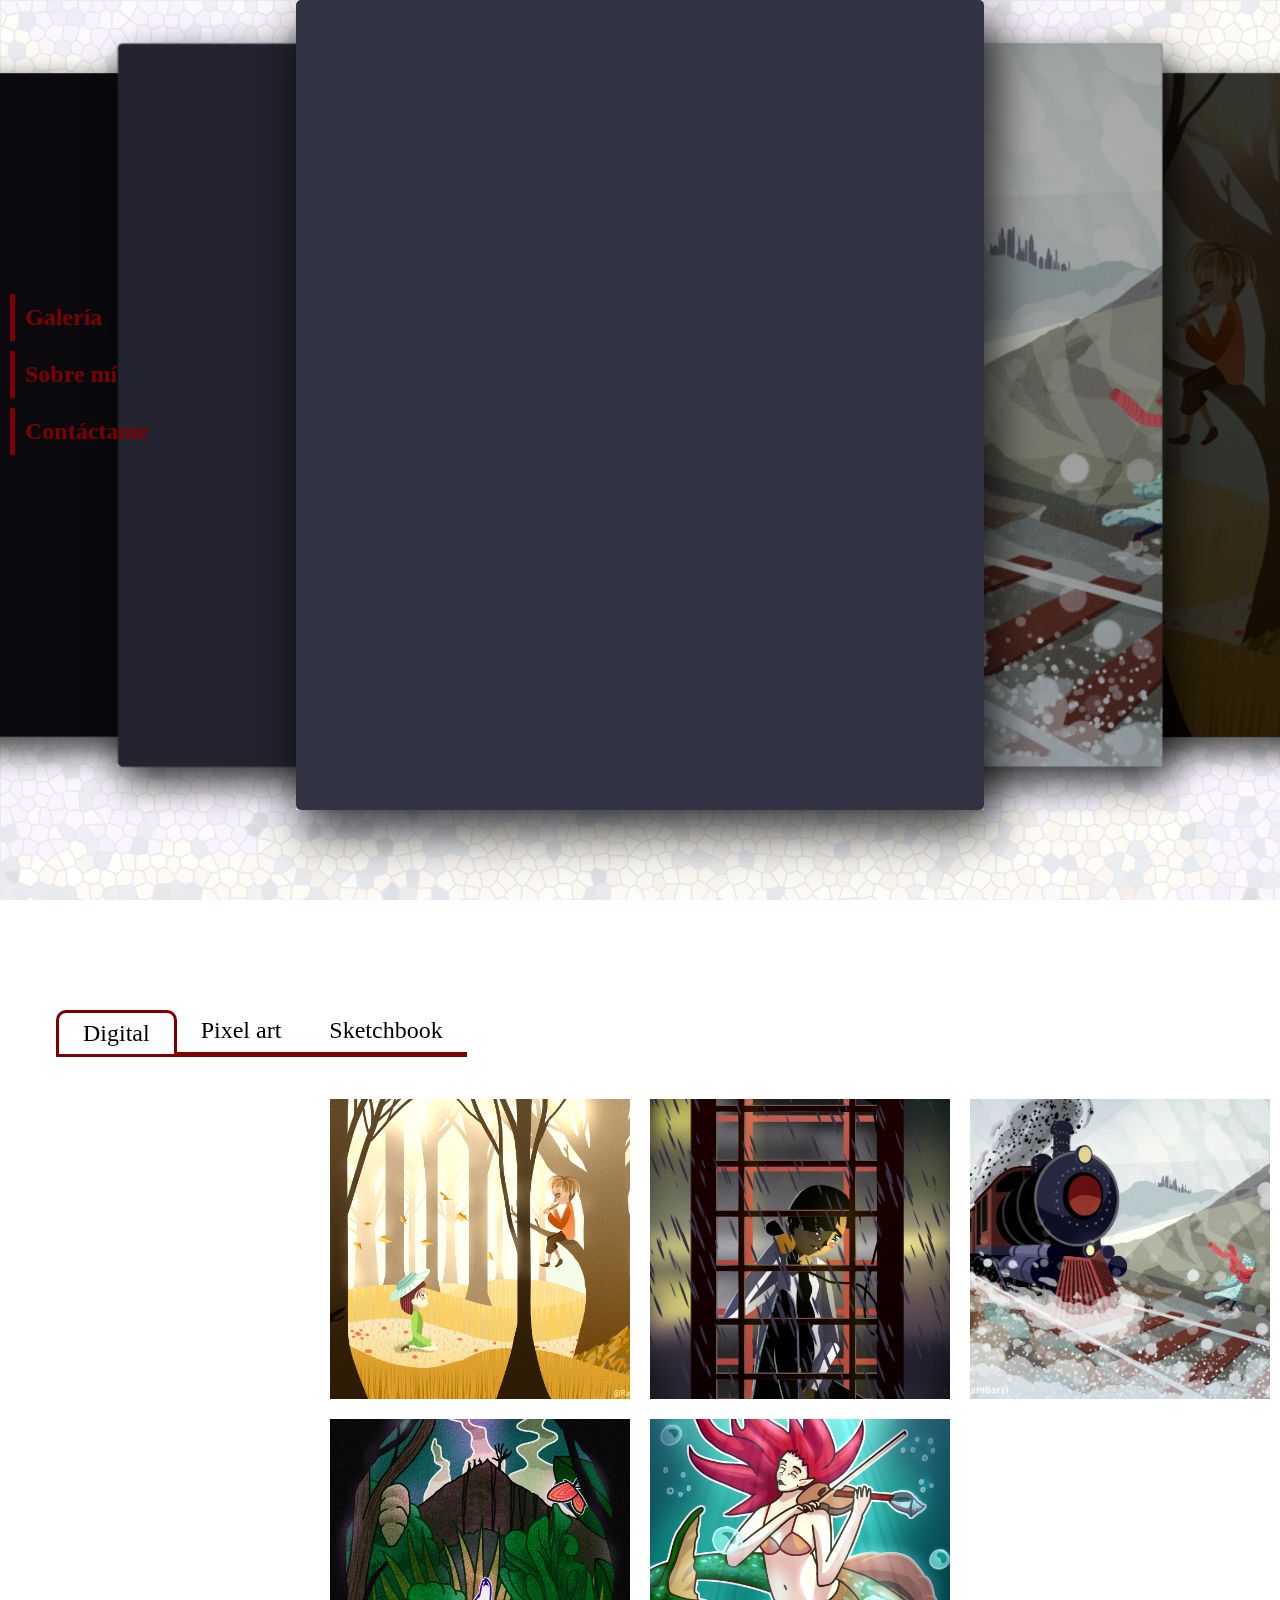
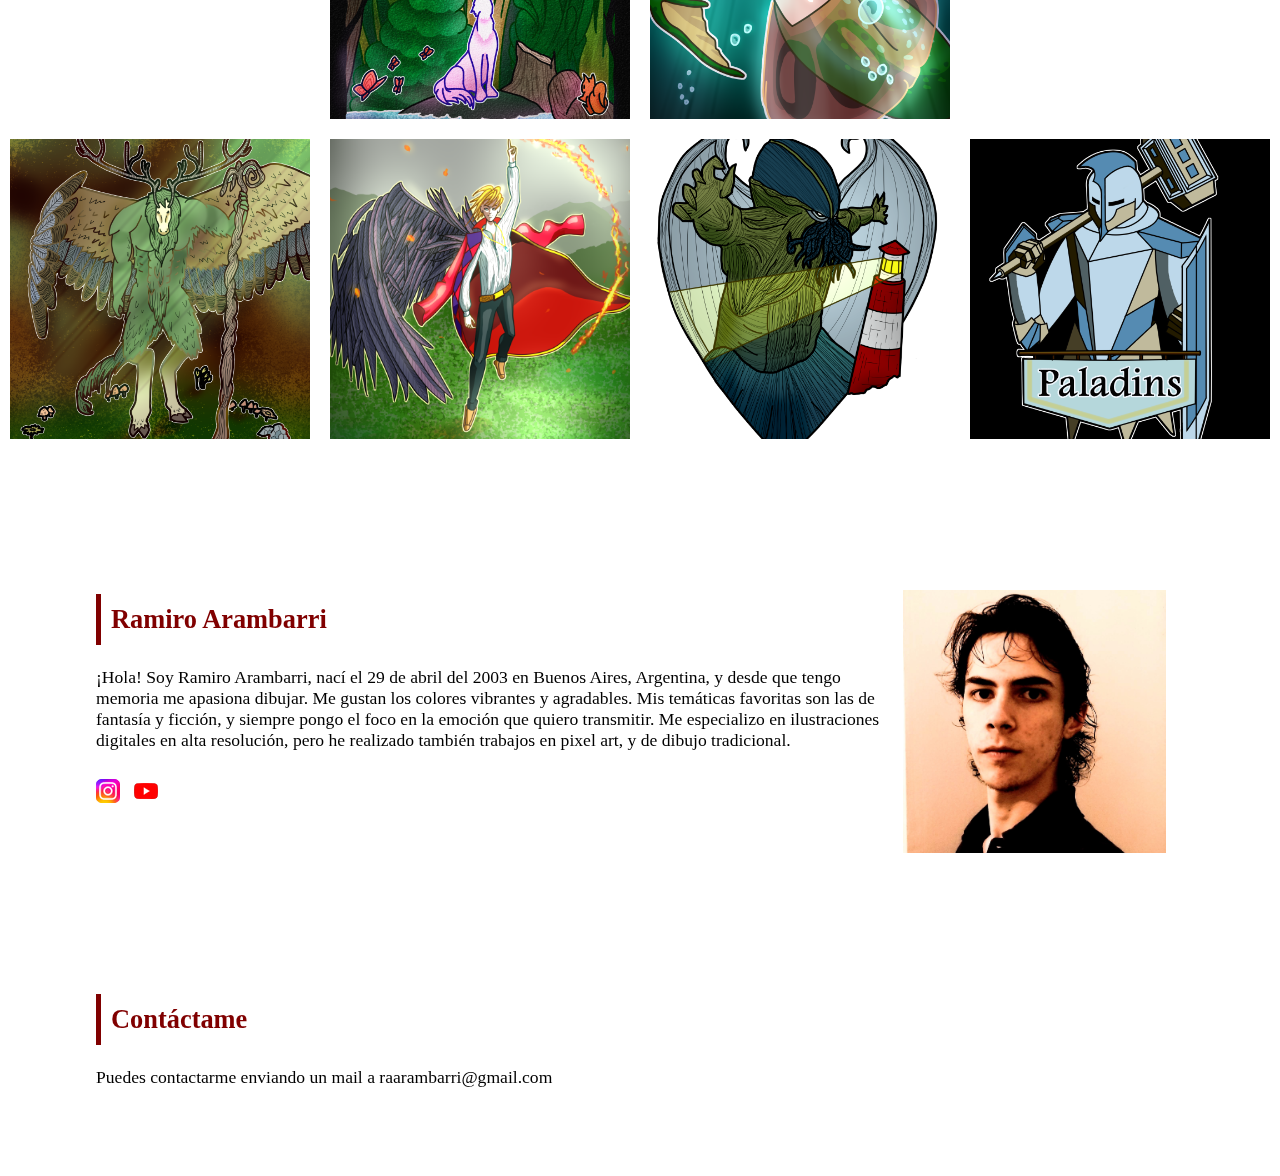
==== index.html @ be7d6143 "Cambio el cursor en el nav de la galería" ====
<!DOCTYPE html>
<html lang="es">

<head>
  <meta charset="UTF-8">
  <meta http-equiv="X-UA-Compatible" content="IE=edge">
  <meta name="viewport" content="width=device-width, initial-scale=1.0">
  <link rel="icon" type="image/x-icon" href="images/other/favicon.ico">
  <link rel="stylesheet" href="styles.css">

  <title>Ramiro Arambarri - Portfolio</title>
</head>

<body>


  <div class="background"></div>
  
  <div class="cards-container">
    <input class="hidden-input" type="radio" name="slider" class="d-none" id="s1" checked>
    <input class="hidden-input" type="radio" name="slider" class="d-none" id="s2">
    <input class="hidden-input" type="radio" name="slider" class="d-none" id="s3">
    <input class="hidden-input" type="radio" name="slider" class="d-none" id="s4">
    <input class="hidden-input" type="radio" name="slider" class="d-none" id="s5">

    <div class="cards">
      <label for="s1" id="slide1">
        <div class="card zorro-card">
          <div class="image"></div>
        </div>
      </label>

      <label for="s2" id="slide2">
        <div class="card tren-card">
          <div class="image"></div>
        </div>
      </label>

      <label for="s3" id="slide3">
        <div class="card trigo-card">
          <div class="image"></div>
        </div>
      </label>

      <label for="s4" id="slide4">
        <div class="card neko-card">
          <div class="image"></div>
        </div>
      </label>

      <label for="s5" id="slide5">
        <div class="card quetzal-card">
          <div class="image"></div>
        </div>
      </label>
    </div>
  </div>

  <nav class="menu">
    <ul>
      <li><a href="#gallery-nav"><strong>Galería</strong></a></li>
      <li><a href="#about"><strong>Sobre mí</strong></a></li>
      <li><a href="#contact-me"><strong>Contáctame</strong></a></li>
    </ul>
  </nav>

  <nav id="gallery-nav">
    <ul>
      <li class="gallery-nav-active gallery-nav-button" onclick="galleryChange(this, 'digital-gallery')">Digital</li>
      <li class="gallery-nav-button" onclick="galleryChange(this, 'pixel-art-gallery')">Pixel art</li>
      <li class="gallery-nav-button" onclick="galleryChange(this, 'sketchbook-gallery')">Sketchbook</li>
    </ul>
  </nav>


  
  <div id="digital-gallery" class="gallery">
    <div class="gallery-item zorro-card">
      <div class="image" onclick="openPoster('images/digital/zorro.png')"></div>
    </div>
    <div class="gallery-item trigo-card">
      <div class="image" onclick="openPoster('images/digital/trigo.png')"></div>
    </div>
    <div class="gallery-item telefono-card">
      <div class="image" onclick="openPoster('images/digital/telefono.png')"></div>
    </div>
    <div class="gallery-item tren-card">
      <div class="image" onclick="openPoster('images/digital/tren.png')"></div>
    </div>
    <div class="gallery-item neko-card">
      <div class="image" onclick="openPoster('images/digital/neko.png')"></div>
    </div>
    <div class="gallery-item lobo-card">
      <div class="image" onclick="openPoster('images/digital/lobo.png')"></div>
    </div>
    <div class="gallery-item sirena-card">
      <div class="image" onclick="openPoster('images/digital/sirena.png')"></div>
    </div>
    <div class="gallery-item quetzal-card">
      <div class="image" onclick="openPoster('images/digital/quetzal.png')"></div>
    </div>
    <div class="gallery-item guardian-card">
      <div class="image" onclick="openPoster('images/digital/guardian.png')"></div>
    </div>
    <div class="gallery-item howl-card">
      <div class="image" onclick="openPoster('images/digital/howl.png')"></div>
    </div>
    <div class="gallery-item cthulhu-card">
      <div class="image" onclick="openPoster('images/digital/cthulhu.png')"></div>
    </div>
    <div class="gallery-item paladin-card">
      <div class="image" onclick="openPoster('images/digital/paladin.png')"></div>
    </div>
  </div>

  <div id="pixel-art-gallery" class="gallery">
    <div class="gallery-item bitsonia-card">
      <div class="image" onclick="openPoster('images/pixel-art/bitsonia.png')"></div>
    </div>
    <div class="gallery-item dragon-card">
      <div class="image" onclick="openPoster('images/pixel-art/dragon.jpg')"></div>
    </div>
    <div class="gallery-item himeji-card">
      <div class="image" onclick="openPoster('images/pixel-art/himeji.png')"></div>
    </div>
    <div class="gallery-item salon-card">
      <div class="image" onclick="openPoster('images/pixel-art/salon.png')"></div>
    </div>
    <div class="gallery-item tetera-card">
      <div class="image" onclick="openPoster('images/pixel-art/tetera.png')"></div>
    </div>
    <div class="gallery-item noctambularia-card">
      <div class="image" onclick="openPoster('images/pixel-art/noctambularia.jpg')"></div>
    </div>
  </div>

  <div id="sketchbook-gallery" class="gallery">
    <div class="gallery-item dragon-sketch-card">
      <div class="image" onclick="openPoster('images/sketch/dragon-sketch.jpg')"></div>
    </div>
    <div class="gallery-item buho-sketch-card">
      <div class="image" onclick="openPoster('images/sketch/buho-sketch.png')"></div>
    </div>
    <div class="gallery-item angel-sketch-card">
      <div class="image" onclick="openPoster('images/sketch/angel-sketch.jpg')"></div>
    </div>
    <div class="gallery-item guardian-sketch-card">
      <div class="image" onclick="openPoster('images/sketch/guardian-sketch.png')"></div>
    </div>
    <div class="gallery-item landscape-1-card">
      <div class="image" onclick="openPoster('images/sketch/landscape-1.jpg')"></div>
    </div>
    <div class="gallery-item parque-sketch-card">
      <div class="image" onclick="openPoster('images/sketch/parque-sketch.png')"></div>
    </div>
    <div class="gallery-item landscape-2-card">
      <div class="image" onclick="openPoster('images/sketch/landscape-2.jpg')"></div>
    </div>
  </div>

  <div id="poster-container">
      <img id="poster" src="images/digital/sirena.png" alt="">
      <img id="close" src="images/other/x.png" onclick="closePoster()"></img>
  </div>

  <article id="about">
    <div id="about-text">
    <h2>Ramiro Arambarri</h2>
    <p>
      ¡Hola! Soy Ramiro Arambarri, nací el 29 de abril del 2003 en Buenos Aires, Argentina, y desde que tengo memoria me apasiona dibujar. Me gustan los colores vibrantes y agradables. Mis temáticas favoritas son las de fantasía y ficción, y siempre pongo el foco en la emoción que quiero transmitir. Me especializo en ilustraciones digitales en alta resolución, pero he realizado también trabajos en pixel art, y de dibujo tradicional.
    </p>
    <a href="https://www.instagram.com/ramiro_arambarri/" target="_blank"><img src="images/other/instagram-icon.png" class="social" alt=""></a>
    <a href="https://www.youtube.com/channel/UCwwtu-nl-G_SKWY06ree4rQ" target="_blank"><img src="images/other/youtube-icon.png" class="social" alt=""></a>
    </div>
    <div class="image" id="photo">
    </div>
    
  </article>

  <div id="contact-me">
  <h2>Contáctame</h2>
  <p>Puedes contactarme enviando un mail a raarambarri@gmail.com</p>
</div>
 

  <script src="gallery.js"></script>


</body>

</html>
---- styles.css ----
html {
	scroll-behavior: smooth;
}

body {
  font-family: Tahoma;
  margin: 0;
}

.background {
  position: fixed;
  top: 0;
  bottom: 0;
  width: 100vw;
  height: 100vh;
  background-image: url(images/other/fondo-portfolio5.jpg);
  background-size: cover;
  opacity: 0.5;
  z-index: -1;
}

.menu {
  position: absolute;
  font-size: 1.5em;
  top: 30vh;
  margin: 0;
}

.menu ul {
  list-style: none;
  padding: 0;
}

.menu li {
  transition: 0.1s;
  position: relative;
  left: 0;
  border-left: solid Maroon 5px;
  margin: 10px;
  padding: 10px;
}

.menu li:hover {
  position: relative;
  left: 5px;
}

@media only screen and (max-width: 768px) {
  .menu {
    position: static;
    font-size: 1em;
  }

  .menu li{
    display: inline-block;
  }
}

.hidden-input {
    display: none;
  }

h2 {
  color: maroon;
  border-left: solid maroon 5px;
  padding: 10px;
}
  
  .cards-container {
    margin: 0 auto; 
    display: flex;
    transform-style: preserve-3d;
    justify-content: center;
    align-items: center;
    flex-direction: column;
  }
  
  .cards {
    position: relative;
    height: 90vh;
    width: 90vh;
    max-width: 100%;
    margin-bottom: 20px;
    perspective: 1000px;
    transform-style: preserve-3d;
  }
  
  .cards label {
  
    position: absolute;
    width: 85%;
    left: 0;
    right: 0;
    margin: auto;
    cursor: pointer;
    transition: transform 0.55s ease;
    height: 100%;
  }
  
  .cards .card{
    position: relative;
    height: 100%;
    background-color: #323444;
    border-radius: 5px;
    box-shadow: 15px 15px 40px rgba(0, 0, 0, 50%);
    background-size: cover;
    background-position-y: center;
    background-position-x: center;
  }
  
  
  
  #s1:checked~.cards #slide4,
  #s2:checked~.cards #slide5,
  #s3:checked~.cards #slide1,
  #s4:checked~.cards #slide2,
  #s5:checked~.cards #slide3 {
    box-shadow: 0 15px 35px 0 rgba(0, 0, 0, 45%);
    transform: translate3d(-70%, 0, -220px);
    --current-color1: #ECEAED;
    --current-color2: #404457;
    filter: brightness(0.2);
  }
  
  #s1:checked~.cards #slide5,
  #s2:checked~.cards #slide1,
  #s3:checked~.cards #slide2,
  #s4:checked~.cards #slide3,
  #s5:checked~.cards #slide4 {
    box-shadow: 0 20px 40px 0 rgba(0, 0, 0, 45%);
    transform: translate3d(-35%, 0, -120px);
    --current-color1: #ECEAED;
    --current-color2: #404457;
    filter: brightness(0.7);
  }
  
  #s1:checked~.cards #slide1,
  #s2:checked~.cards #slide2,
  #s3:checked~.cards #slide3,
  #s4:checked~.cards #slide4,
  #s5:checked~.cards #slide5 {
    box-shadow: 0 25px 50px 0 rgba(0, 0, 0, 50%);
    transform: translate3d(0, 0, 0);
    --current-color1: #fad00c;
    --current-color2: #ECEAED;
    filter: brightness(1);
  }
  
  #s1:checked~.cards #slide2,
  #s2:checked~.cards #slide3,
  #s3:checked~.cards #slide4,
  #s4:checked~.cards #slide5,
  #s5:checked~.cards #slide1 {
    box-shadow: 0 20px 40px 0 rgba(0, 0, 0, 45%);
    transform: translate3d(35%, 0, -120px);
    --current-color1: #ECEAED;
    --current-color2: #404457;
    filter: brightness(0.7);
  }
  
  #s1:checked~.cards #slide3,
  #s2:checked~.cards #slide4,
  #s3:checked~.cards #slide5,
  #s4:checked~.cards #slide1,
  #s5:checked~.cards #slide2 {
    box-shadow: 0 15px 35px 0 rgba(0, 0, 0, 45%);
    transform: translate3d(70%, 0, -220px);
    --current-color1: #ECEAED;
    --current-color2: #404457;
    filter: blur(10px);
    filter: brightness(0.2);
  }
  

  @media only screen and (max-width: 768px) {
    .cards {
      display:none;
    }
  }

  #gallery-nav ul {
    margin: 20vh 1em 2em;
    display: flex;
  }

  .gallery-nav-button {
    font-size: 1.5em;
    display: block;
    padding: .3em 1em;
    border-bottom: solid Maroon 5px;
  }

  .gallery-nav-button:hover {
    border: solid Maroon 3px;
    border-radius: 10px 10px 0 0;
    padding: calc(.3em - 3px) calc(1em - 3px);
    cursor: pointer;
  }

  .gallery-nav-active {
    border: solid Maroon 3px!important;
    border-radius: 10px 10px 0 0;

  }

  .gallery-nav-active:hover{
    padding: .3em 1em;
  }

  @media only screen and (max-width: 768px) {
    .gallery-nav-button {
      font-size: 1em;
    }

    #gallery-nav ul {
      margin: 1em 1em 2em;
    }
  }

  .card img {
    width: 100%;
    height: 100%;
  }

  .neko-card .image{
    background-image: url(images/digital/neko.png);
  }
  .quetzal-card .image{
    background-image: url(images/digital/quetzal.png);
  }
  .sirena-card .image{
    background-image: url(images/digital/sirena.png);
  }
  .guardian-card .image{
    background-image: url(images/digital/guardian.png);
  }
  .lobo-card .image{
    background-image: url(images/digital/lobo.png);
  }

  .zorro-card .image{
    background-image: url(images/digital/zorro.png);
  }

  .trigo-card .image{
    background-image: url(images/digital/trigo.png);
  }
  .telefono-card .image{
    background-image: url(images/digital/telefono.png);
  }
  .cthulhu-card .image{
    background-image: url(images/digital/cthulhu.png);
  }
  .howl-card .image{
    background-image: url(images/digital/howl.png);
  }
  
  .tren-card .image{
    background-image: url(images/digital/tren.png);
    background-position-x: -180px;
  }
  .paladin-card .image{
    background-image: url(images/digital/paladin.png);
  }
  
  .salon-card .image{
    background-image: url(images/pixel-art/salon.png);
  }

  .dragon-card .image{
    background-image: url(images/pixel-art/dragon.jpg);
  }

  .tetera-card .image{
    background-image: url(images/pixel-art/tetera.png);
  }

  .himeji-card .image{
    background-image: url(images/pixel-art/himeji.png);
  }

  .noctambularia-card .image{
    background-image: url(images/pixel-art/noctambularia.jpg);
  }

  .bitsonia-card .image{
    background-image: url(images/pixel-art/bitsonia.png);
  }

  .dragon-sketch-card .image{
    background-image: url(images/sketch/dragon-sketch.jpg);
  }

  .angel-sketch-card .image{
    background-image: url(images/sketch/angel-sketch.jpg);
  }

  .buho-sketch-card .image{
    background-image: url(images/sketch/buho-sketch.png);
  }

  .parque-sketch-card .image{
    background-image: url(images/sketch/parque-sketch.png);
  }

  .landscape-1-card .image{
    background-image: url(images/sketch/landscape-1.jpg);
  }

  .landscape-2-card .image{
    background-image: url(images/sketch/landscape-2.jpg);
  }

  .ray-rossi-card .image{
    background-image: url(images/sketch/ray-rossi-sketch.png);
  }

  .guardian-sketch-card .image{
    background-image: url(images/sketch/guardian-sketch.png);
  }

  #pixel-art-gallery {
    display: none;
  }

  #sketchbook-gallery {
    display: none;
  }
  .gallery {
    display: flex;
    width: 100%;
    flex-wrap: wrap;
    justify-content: space-around;
  }
  
  .gallery-item {
    width: calc(25% - 20px);
    aspect-ratio: 1;
    transition: 0.2s;
    overflow: hidden;
    margin: 10px 0;
  }
  
  .gallery-item .image, .image {
    height: 100%;
    width: 100%;
    background-size: cover;
    background-position-y: center;
    background-position-x: center;
    transition: 0.2s;
  }
  
  .gallery-item:hover .image{
    scale: 120%;
    cursor: pointer;
  }
  
  @media only screen and (max-width: 1080px) {
    .gallery-item {
      width: calc(33% - 20px);
    }
  }

  @media only screen and (max-width: 768px) {
    .gallery-item {
      width: calc(50% - 20px);
    }
  }

  #poster-container {
    height: 100vh;
    width: 100vw;
    background-color: rgba(0, 0, 0, 70%);
    position: fixed;
    top: 0;
    left: 0;
    display: flex;
    justify-content: center;
    align-items: top;
    display: none;
  }
  
  #close {
    width: 20px;
    height: 20px;
    margin-top: 36px;
    cursor: pointer;
  }
  
  #poster {
    height: 90vh;
    width: auto;
    max-width: 90vw;
    margin: 30px;
  }
  
#about {
  display: flex;
  width: 85%;  
  margin: 7em auto 5em;
  font-size: 1.1em;
  }
  

  a, a:visited, a:active {
    color:Maroon;
    text-decoration: none;
  }

  #about-text {
    width:75%;
  }

  #photo {
    background-image: url(images/other/foto.jpg);
    width:25%;
    aspect-ratio: 1/1;
    background-position-y: 15%;
    margin: 1em;
  }

  @media only screen and (max-width: 768px) {
    #about-text {
      width:100%;
    }

    #photo {
      width: 50%;
      margin: 1em auto;
    }

    #about {
      flex-wrap: wrap;
    }
  }

  .social {
    margin: 10px 10px 0 0;
    width: 24px;
    height: 24px;
  }

  #contact-me {
    width: 85%;  
  margin: 7em auto 5em;
  font-size: 1.1em;
  }

  form {
    width: 85%;  
    margin: 2em auto 5em;
    padding: 1px;
    font-size: 1.1em;
    line-height: 2em;
  }

  input, textarea {
    border: none;
    background-color: lightgray;
    width: 100%;
    padding: .5em;
    width: 50%;
  }

  #message {
    resize: none;
    height: 7em;
  }

  @media only screen and (max-width: 768px) {
    input, textarea {
      width: 100%;
    }
  }

  #send-btn {
    font-size: 0.8em;
    width: 7em;
    height: 2em;
    background-color: green;
    color: white;
    cursor: pointer;
    transition: .1s;
    border: none;
  }
  
  #send-btn:hover {
    background-color: lightgreen;
    
  }
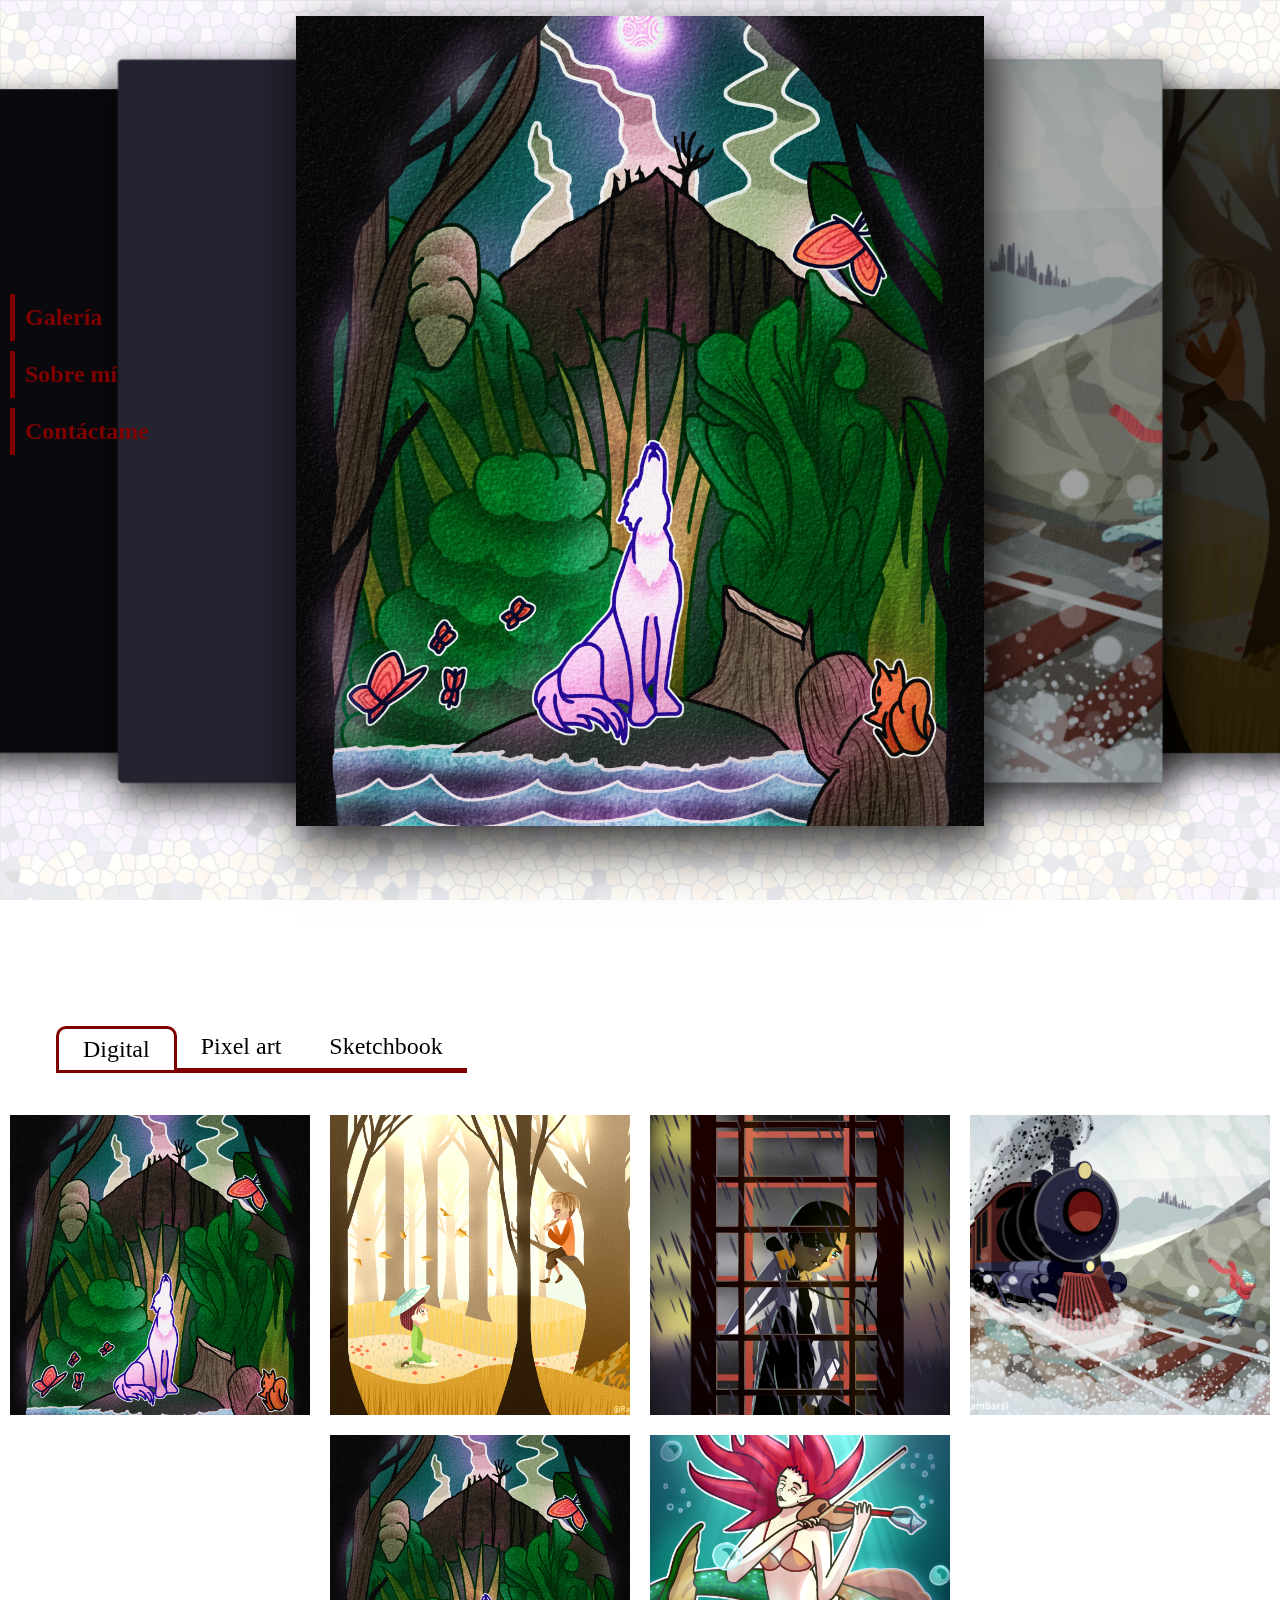
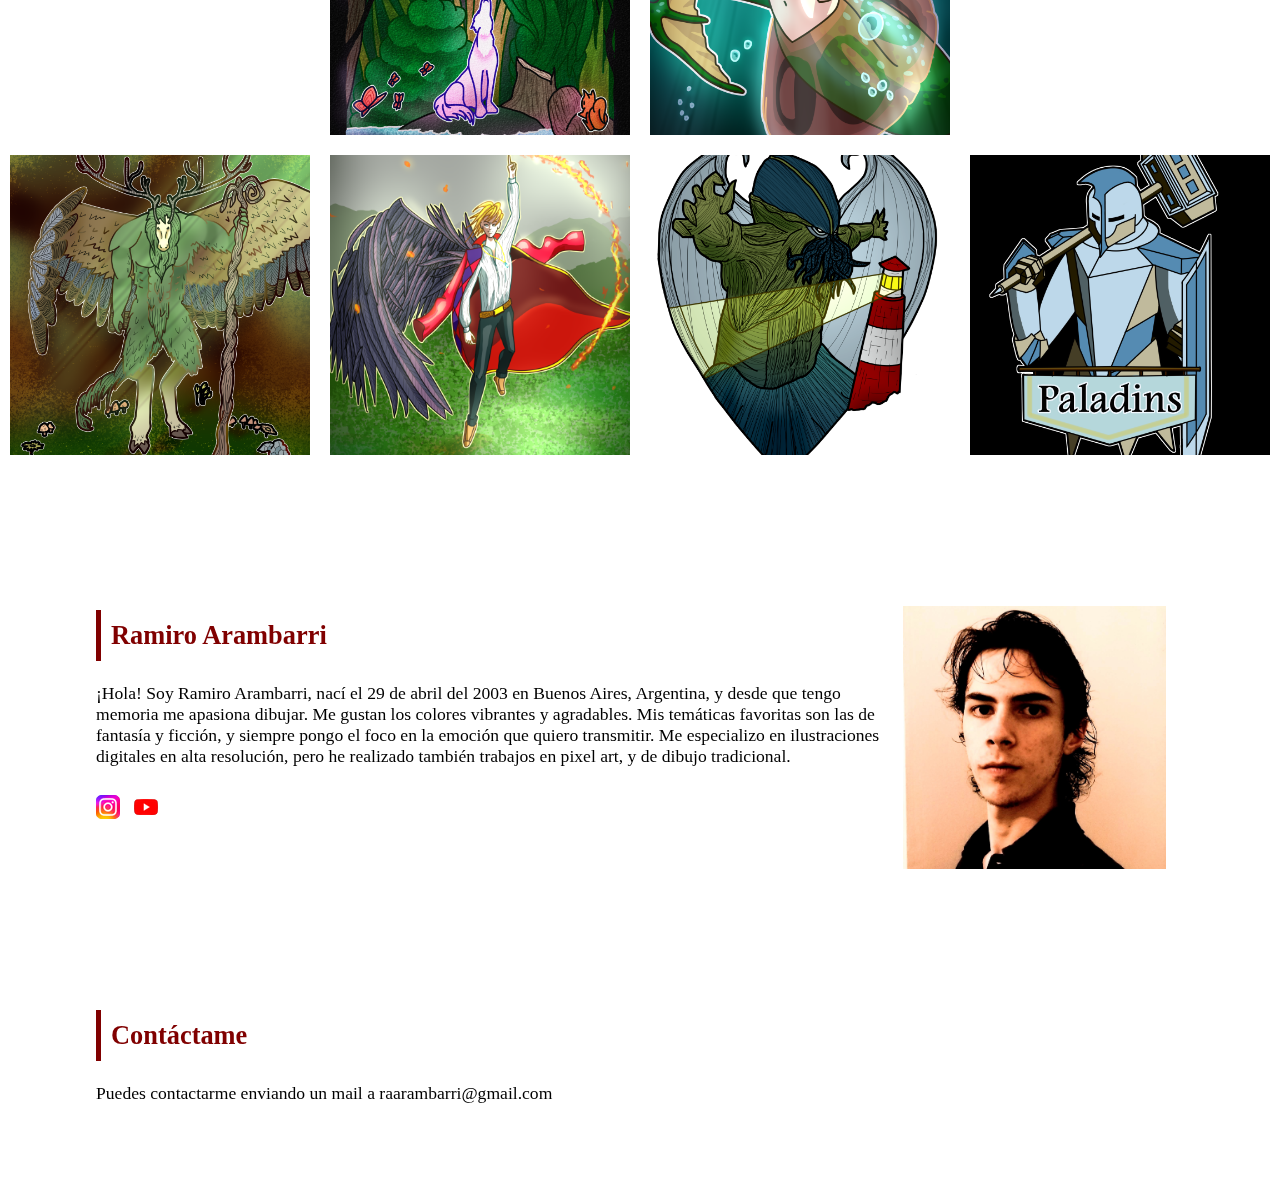
==== commit abe57eaa: "cambio imagen zorro" ====
--- a/index.html
+++ b/index.html
@@ -76,7 +76,7 @@
   
   <div id="digital-gallery" class="gallery">
     <div class="gallery-item zorro-card">
-      <div class="image" onclick="openPoster('images/digital/zorro.png')"></div>
+      <div class="image" onclick="openPoster('images/digital/lobo.png')"></div>
     </div>
     <div class="gallery-item trigo-card">
       <div class="image" onclick="openPoster('images/digital/trigo.png')"></div>
--- a/styles.css
+++ b/styles.css
@@ -4,7 +4,7 @@
 
 body {
   font-family: Tahoma;
-  margin: 0;
+  margin: 1em 0 0 0;
 }
 
 .background {
@@ -239,7 +239,7 @@
   }
 
   .zorro-card .image{
-    background-image: url(images/digital/zorro.png);
+    background-image: url(images/digital/lobo.png);
   }
 
   .trigo-card .image{
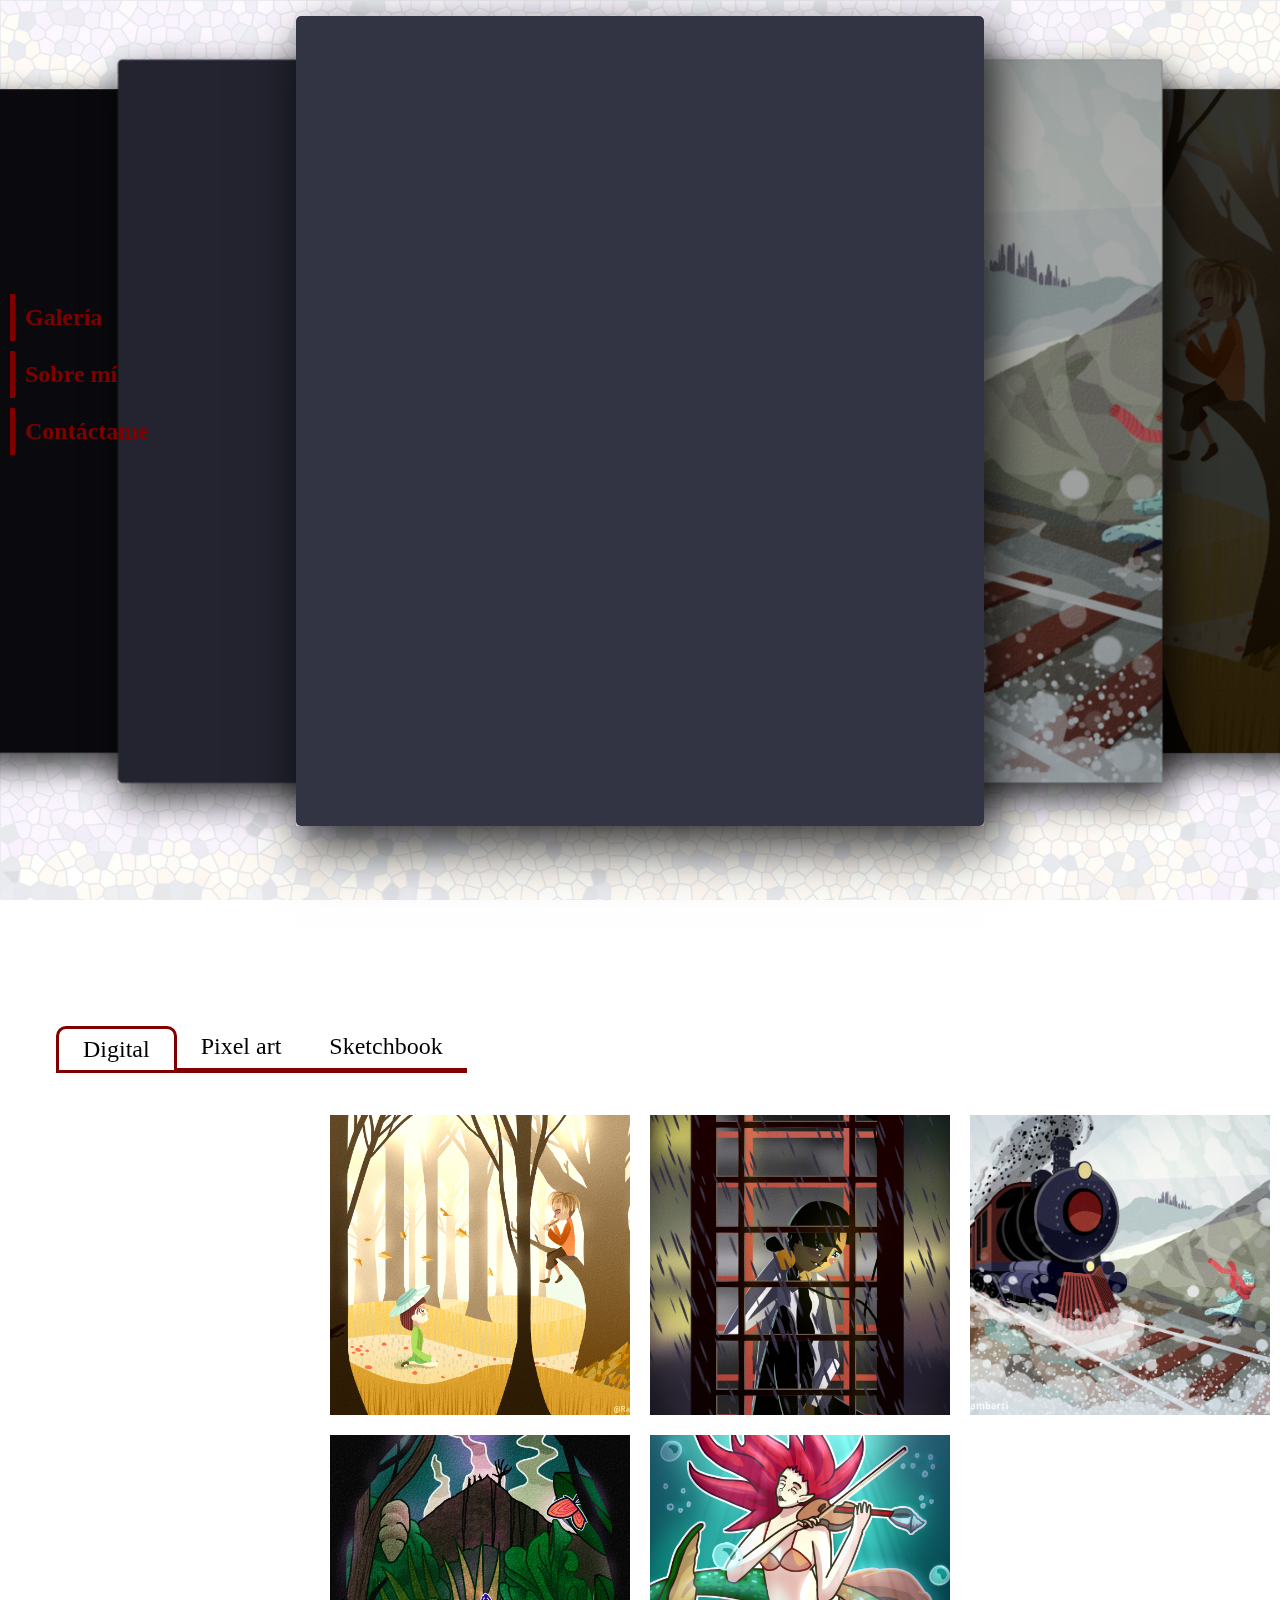
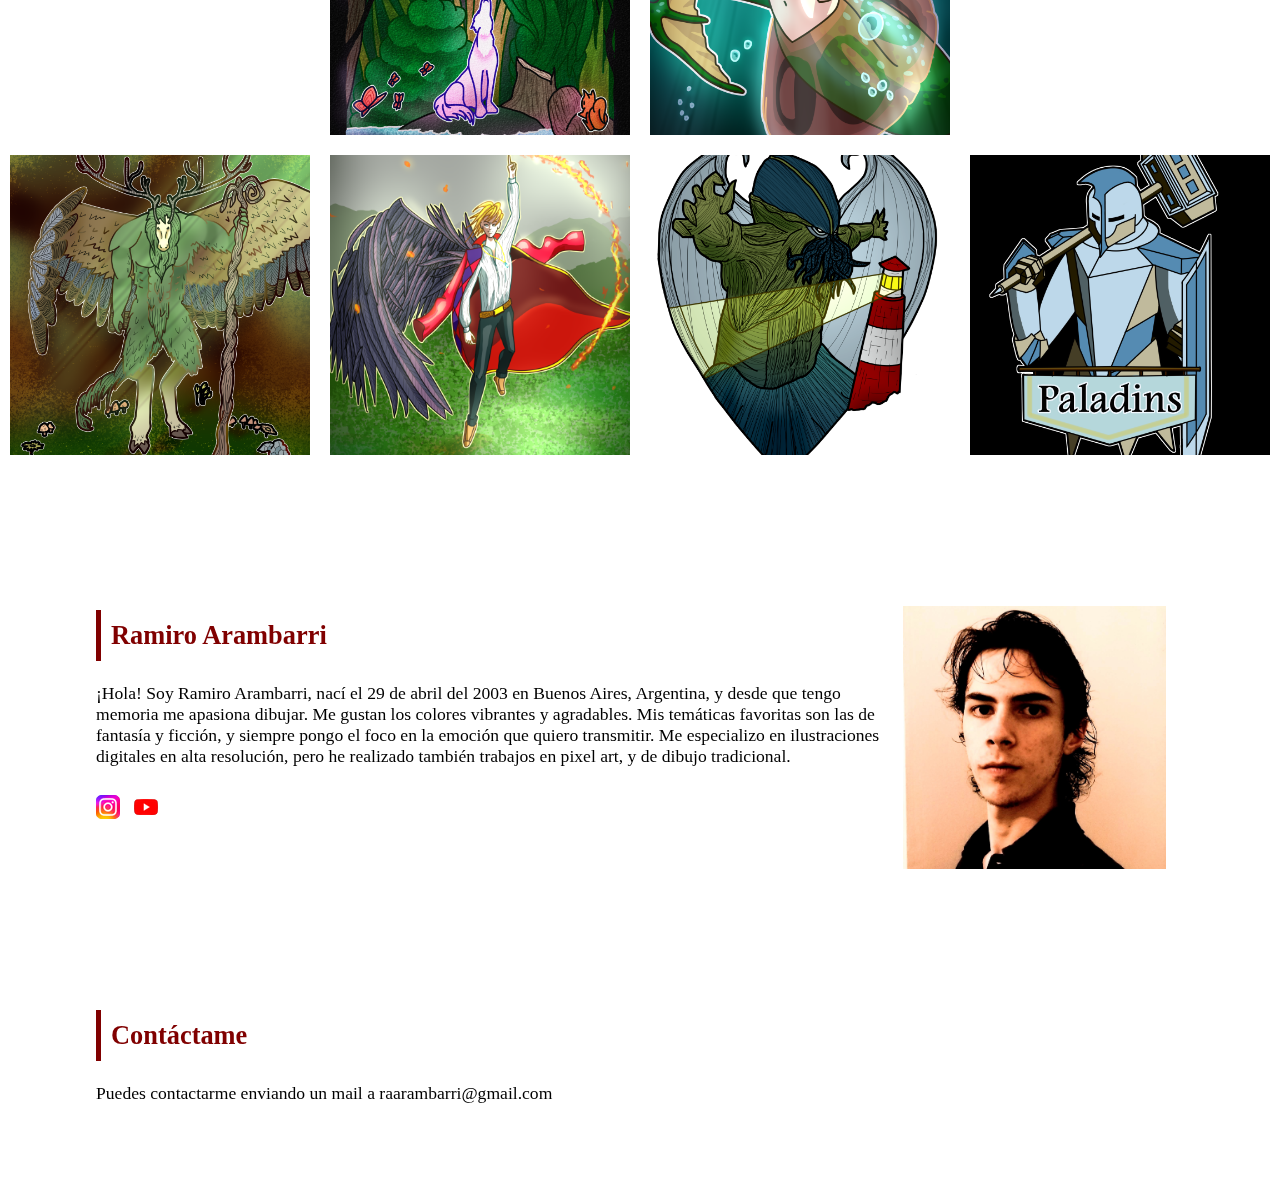
==== commit 3051ef0a: "trato de corregir imágen de zorro" ====
--- a/index.html
+++ b/index.html
@@ -76,7 +76,7 @@
   
   <div id="digital-gallery" class="gallery">
     <div class="gallery-item zorro-card">
-      <div class="image" onclick="openPoster('images/digital/lobo.png')"></div>
+      <div class="image" onclick="openPoster('images/digital/zorro.png')"></div>
     </div>
     <div class="gallery-item trigo-card">
       <div class="image" onclick="openPoster('images/digital/trigo.png')"></div>
--- a/styles.css
+++ b/styles.css
@@ -239,7 +239,7 @@
   }
 
   .zorro-card .image{
-    background-image: url(images/digital/lobo.png);
+    background-image: url(images/digital/zorro.png);
   }
 
   .trigo-card .image{
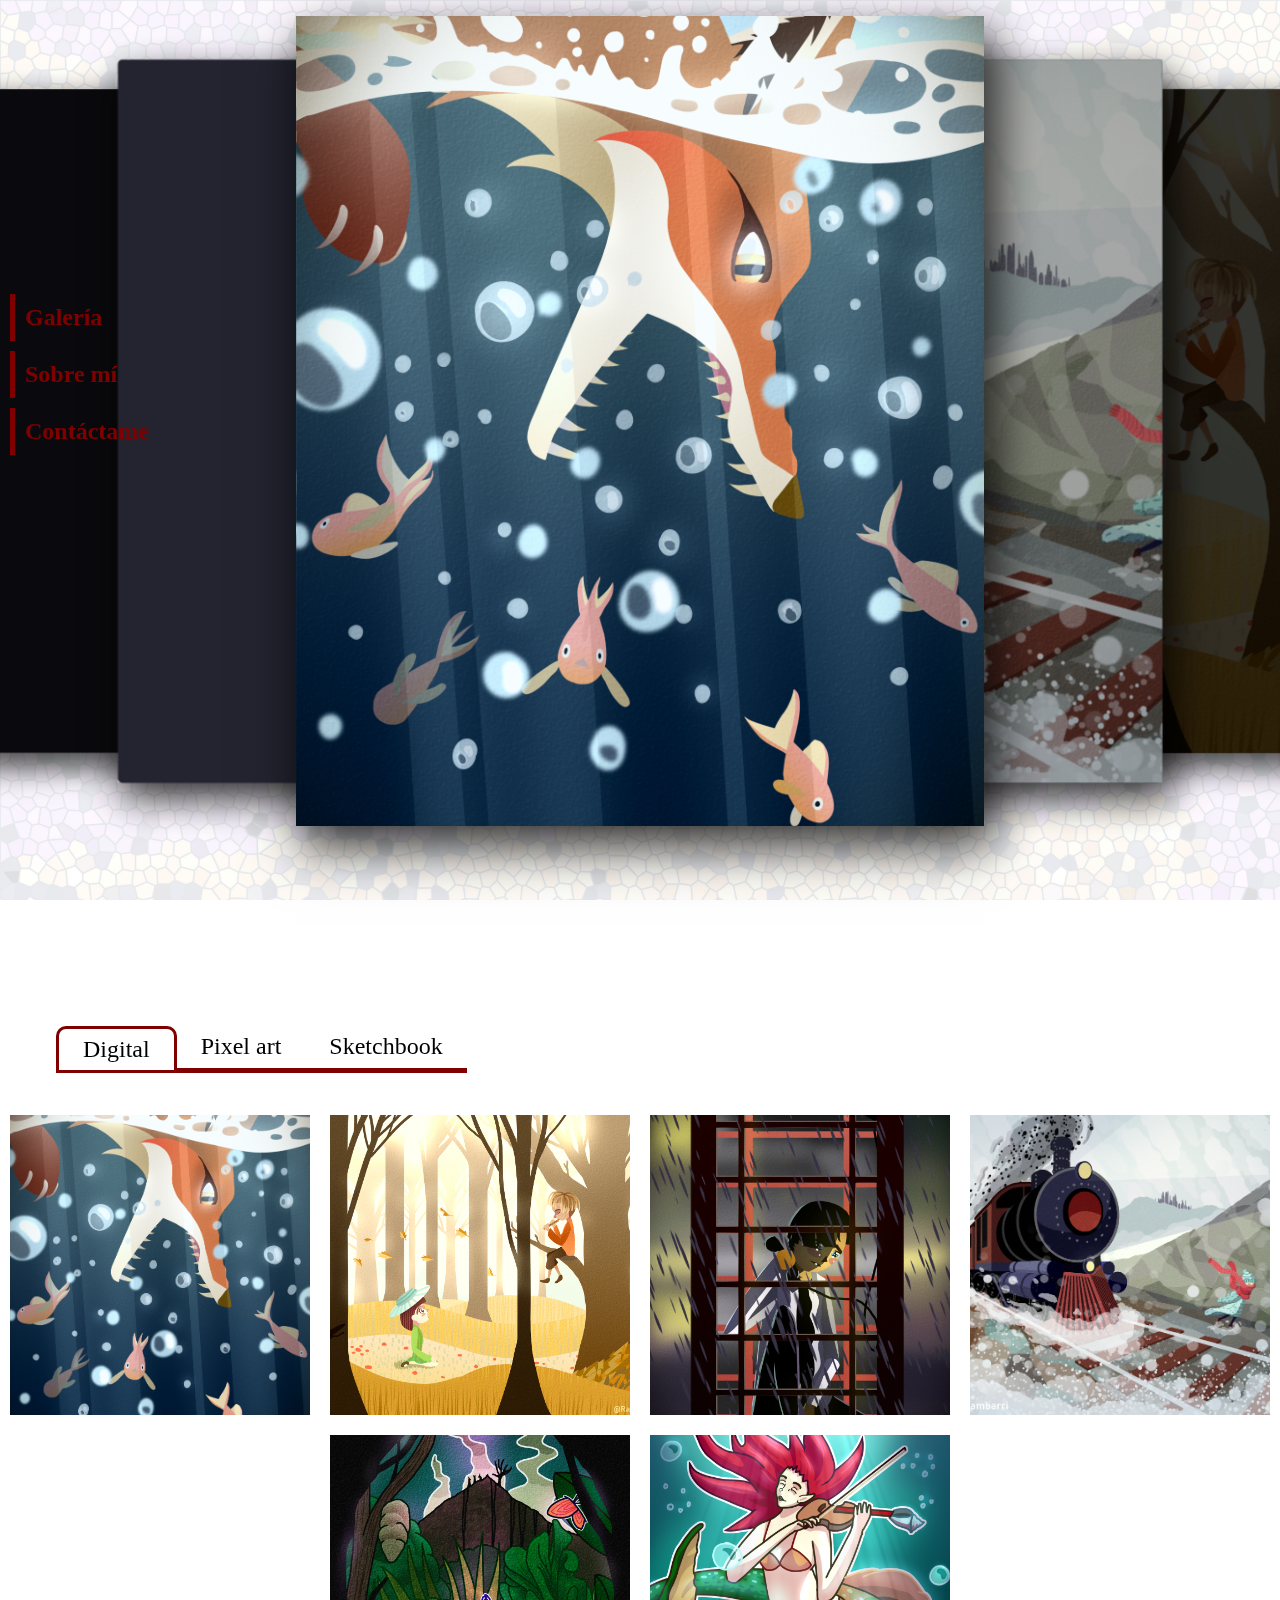
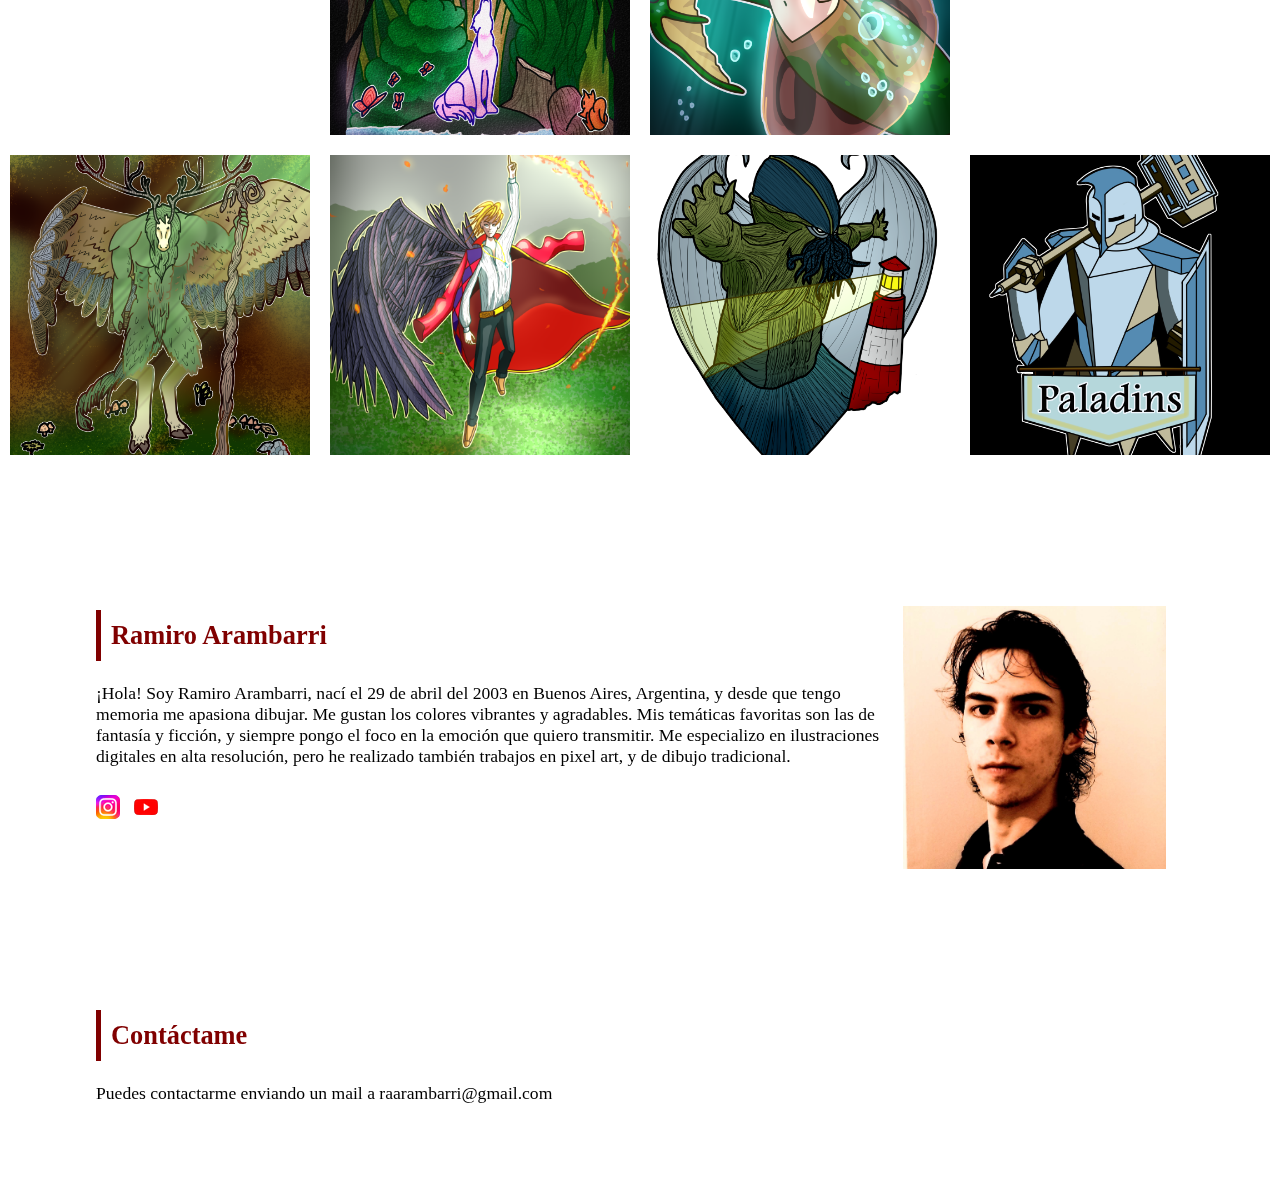
==== commit 54def331: "cambio imagen zorro" ====
--- a/index.html
+++ b/index.html
@@ -76,7 +76,7 @@
   
   <div id="digital-gallery" class="gallery">
     <div class="gallery-item zorro-card">
-      <div class="image" onclick="openPoster('images/digital/zorro.png')"></div>
+      <div class="image" onclick="openPoster('images/digital/aaaa.png')"></div>
     </div>
     <div class="gallery-item trigo-card">
       <div class="image" onclick="openPoster('images/digital/trigo.png')"></div>
--- a/styles.css
+++ b/styles.css
@@ -239,7 +239,7 @@
   }
 
   .zorro-card .image{
-    background-image: url(images/digital/zorro.png);
+    background-image: url(images/digital/aaaa.png);
   }
 
   .trigo-card .image{
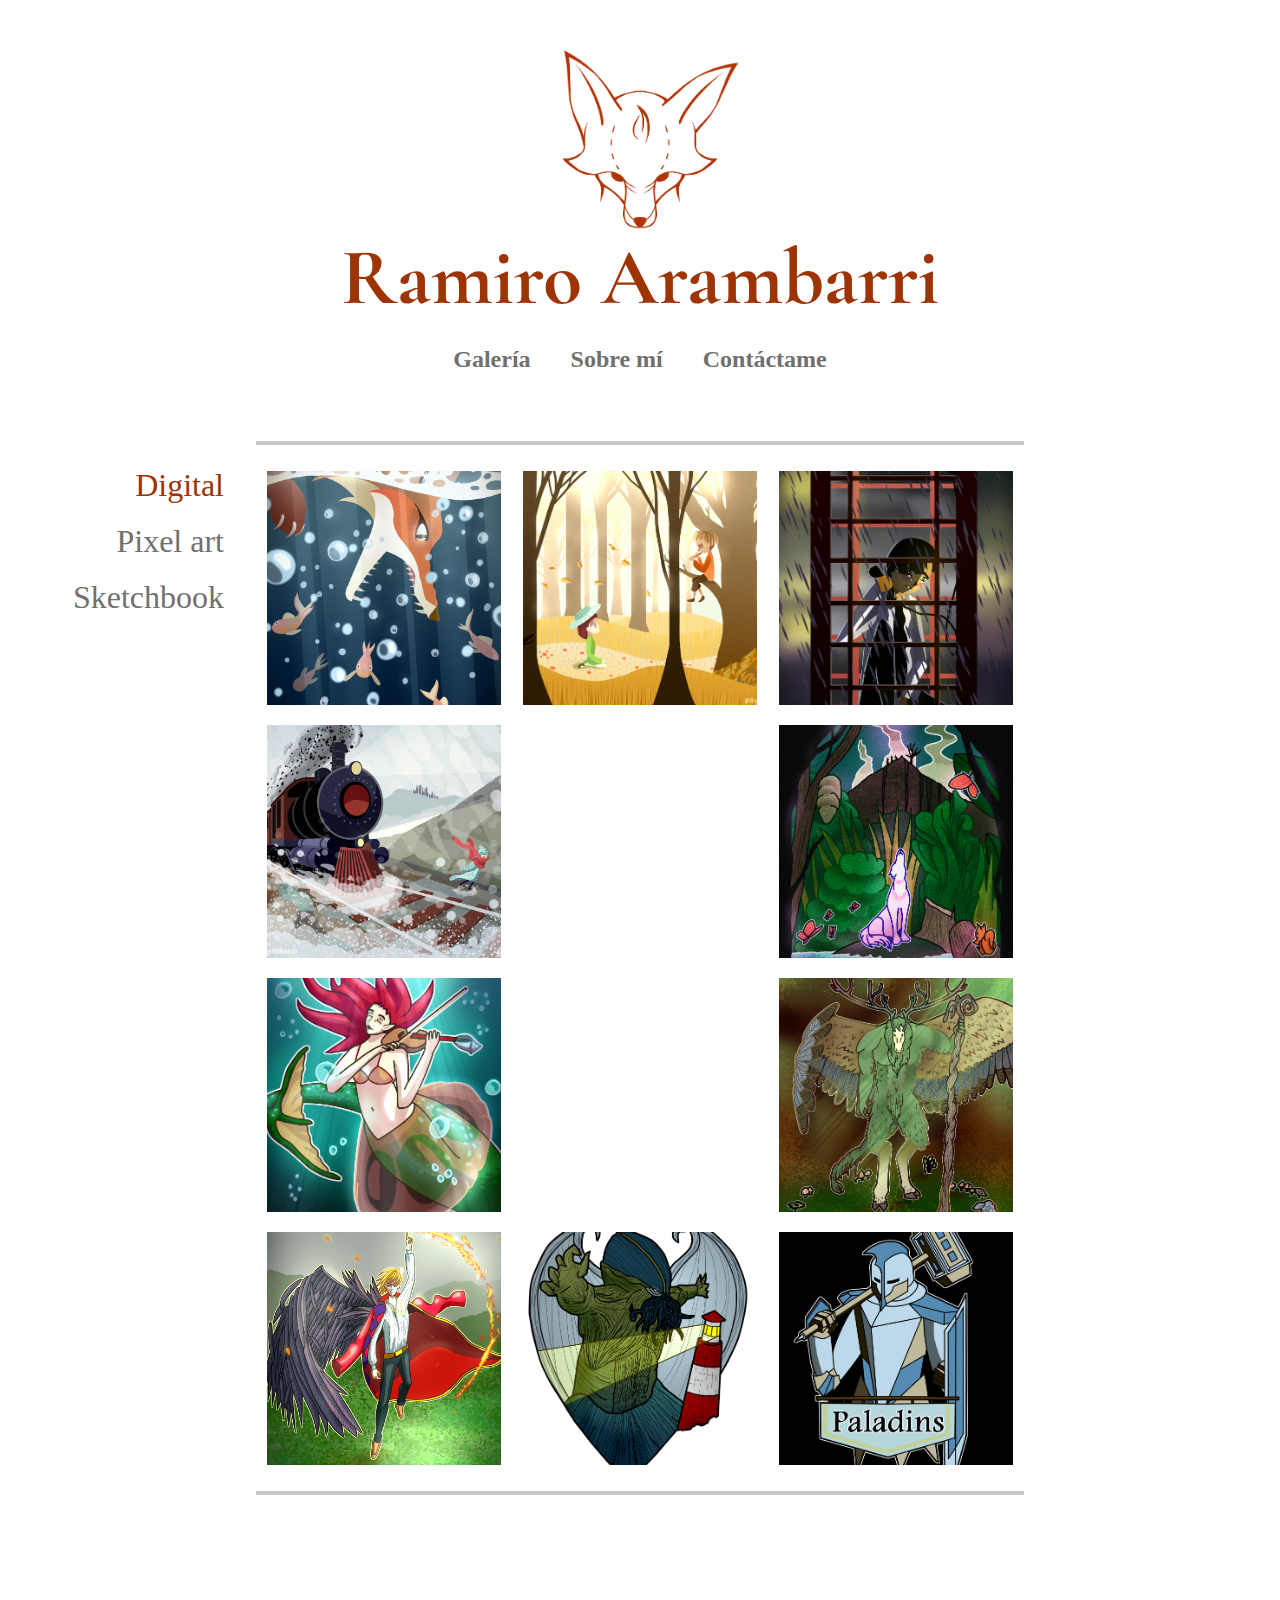
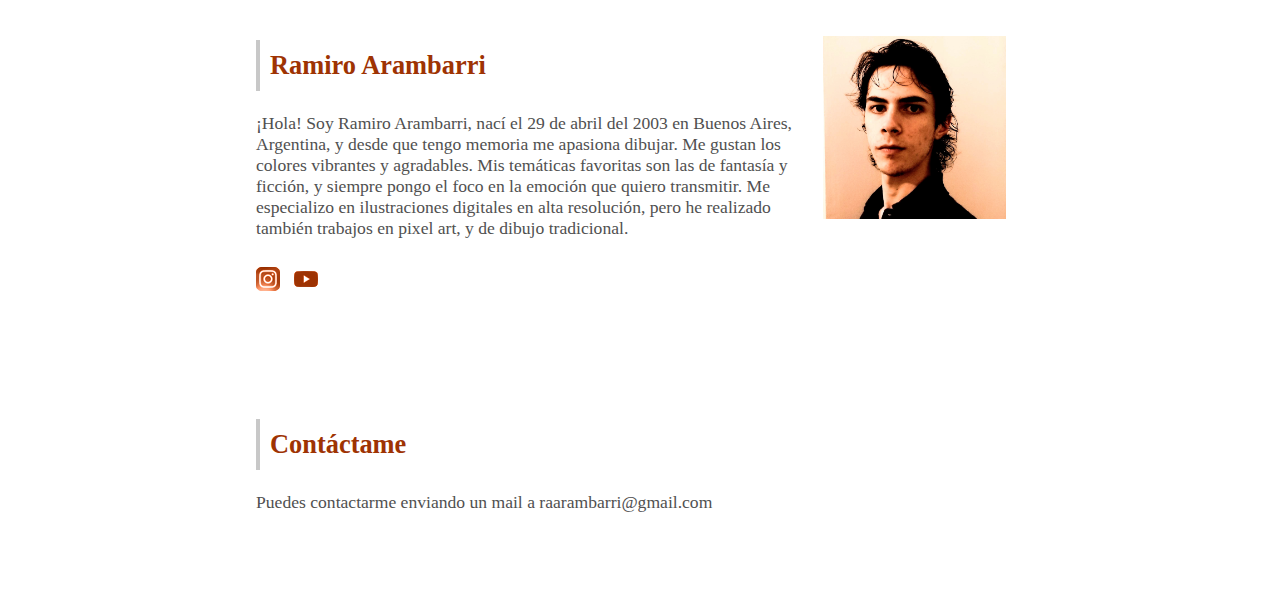
==== commit 0fe74912: "Actualizo a la v3.0 del portfolio" ====
--- a/index.html
+++ b/index.html
@@ -8,55 +8,23 @@
   <link rel="icon" type="image/x-icon" href="images/other/favicon.ico">
   <link rel="stylesheet" href="styles.css">
 
+  <link rel="preconnect" href="https://fonts.googleapis.com">
+  <link rel="preconnect" href="https://fonts.gstatic.com" crossorigin>
+  <link
+    href="https://fonts.googleapis.com/css2?family=Cormorant+Garamond:ital,wght@0,300;0,400;0,500;0,600;0,700;1,300;1,400;1,500;1,600;1,700&display=swap"
+    rel="stylesheet">
+
   <title>Ramiro Arambarri - Portfolio</title>
 </head>
 
 <body>
+  <header>
+    <img src="images/other/logo.png" alt="logotipo zorro" class="logo">
+    <h1>Ramiro Arambarri</h1>
+  </header>
 
 
-  <div class="background"></div>
-  
-  <div class="cards-container">
-    <input class="hidden-input" type="radio" name="slider" class="d-none" id="s1" checked>
-    <input class="hidden-input" type="radio" name="slider" class="d-none" id="s2">
-    <input class="hidden-input" type="radio" name="slider" class="d-none" id="s3">
-    <input class="hidden-input" type="radio" name="slider" class="d-none" id="s4">
-    <input class="hidden-input" type="radio" name="slider" class="d-none" id="s5">
-
-    <div class="cards">
-      <label for="s1" id="slide1">
-        <div class="card zorro-card">
-          <div class="image"></div>
-        </div>
-      </label>
-
-      <label for="s2" id="slide2">
-        <div class="card tren-card">
-          <div class="image"></div>
-        </div>
-      </label>
-
-      <label for="s3" id="slide3">
-        <div class="card trigo-card">
-          <div class="image"></div>
-        </div>
-      </label>
-
-      <label for="s4" id="slide4">
-        <div class="card neko-card">
-          <div class="image"></div>
-        </div>
-      </label>
-
-      <label for="s5" id="slide5">
-        <div class="card quetzal-card">
-          <div class="image"></div>
-        </div>
-      </label>
-    </div>
-  </div>
-
-  <nav class="menu">
+  <nav class="menu" id="menu">
     <ul>
       <li><a href="#gallery-nav"><strong>Galería</strong></a></li>
       <li><a href="#about"><strong>Sobre mí</strong></a></li>
@@ -64,124 +32,142 @@
     </ul>
   </nav>
 
-  <nav id="gallery-nav">
-    <ul>
-      <li class="gallery-nav-active gallery-nav-button" onclick="galleryChange(this, 'digital-gallery')">Digital</li>
-      <li class="gallery-nav-button" onclick="galleryChange(this, 'pixel-art-gallery')">Pixel art</li>
-      <li class="gallery-nav-button" onclick="galleryChange(this, 'sketchbook-gallery')">Sketchbook</li>
-    </ul>
-  </nav>
+
+  <a id="gallery-anchor"></a>
+  <section id="gallery-section">
+    <nav id="gallery-nav">
+      <ul>
+        <li><a onclick="galleryChange(this, 'digital-gallery')" class="gallery-nav-active gallery-nav-button"
+            href="#gallery-anchor">Digital</a></li>
+        <li><a onclick="galleryChange(this, 'pixel-art-gallery')" class="gallery-nav-button"
+            href="#gallery-anchor">Pixel art</a></li>
+        <li><a onclick="galleryChange(this, 'sketchbook-gallery')" class="gallery-nav-button"
+            href="#gallery-anchor">Sketchbook</a></li>
+      </ul>
+    </nav>
 
 
-  
-  <div id="digital-gallery" class="gallery">
-    <div class="gallery-item zorro-card">
-      <div class="image" onclick="openPoster('images/digital/aaaa.png')"></div>
+
+    <div id="digital-gallery" class="gallery">
+      <div class="gallery-item zorro-card">
+        <div class="image" onclick="openPoster('images/digital/aaaa.png')"></div>
+      </div>
+      <div class="gallery-item trigo-card">
+        <div class="image" onclick="openPoster('images/digital/trigo.png')"></div>
+      </div>
+      <div class="gallery-item telefono-card">
+        <div class="image" onclick="openPoster('images/digital/telefono.png')"></div>
+      </div>
+      <div class="gallery-item tren-card">
+        <div class="image" onclick="openPoster('images/digital/tren.png')"></div>
+      </div>
+      <div class="gallery-item neko-card">
+        <div class="image" onclick="openPoster('images/digital/neko.png')"></div>
+      </div>
+      <div class="gallery-item lobo-card">
+        <div class="image" onclick="openPoster('images/digital/lobo.png')"></div>
+      </div>
+      <div class="gallery-item sirena-card">
+        <div class="image" onclick="openPoster('images/digital/sirena.png')"></div>
+      </div>
+      <div class="gallery-item quetzal-card">
+        <div class="image" onclick="openPoster('images/digital/quetzal.png')"></div>
+      </div>
+      <div class="gallery-item guardian-card">
+        <div class="image" onclick="openPoster('images/digital/guardian.png')"></div>
+      </div>
+      <div class="gallery-item howl-card">
+        <div class="image" onclick="openPoster('images/digital/howl.png')"></div>
+      </div>
+      <div class="gallery-item cthulhu-card">
+        <div class="image" onclick="openPoster('images/digital/cthulhu.png')"></div>
+      </div>
+      <div class="gallery-item paladin-card">
+        <div class="image" onclick="openPoster('images/digital/paladin.png')"></div>
+      </div>
     </div>
-    <div class="gallery-item trigo-card">
-      <div class="image" onclick="openPoster('images/digital/trigo.png')"></div>
+
+    <div id="pixel-art-gallery" class="gallery">
+      <div class="gallery-item bitsonia-card">
+        <div class="image" onclick="openPoster('images/pixel-art/bitsonia.png')"></div>
+      </div>
+      <div class="gallery-item dragon-card">
+        <div class="image" onclick="openPoster('images/pixel-art/dragon.jpg')"></div>
+      </div>
+      <div class="gallery-item himeji-card">
+        <div class="image" onclick="openPoster('images/pixel-art/himeji.png')"></div>
+      </div>
+      <div class="gallery-item salon-card">
+        <div class="image" onclick="openPoster('images/pixel-art/salon.png')"></div>
+      </div>
+      <div class="gallery-item tetera-card">
+        <div class="image" onclick="openPoster('images/pixel-art/tetera.png')"></div>
+      </div>
+      <div class="gallery-item noctambularia-card">
+        <div class="image" onclick="openPoster('images/pixel-art/noctambularia.jpg')"></div>
+      </div>
     </div>
-    <div class="gallery-item telefono-card">
-      <div class="image" onclick="openPoster('images/digital/telefono.png')"></div>
+
+    <div id="sketchbook-gallery" class="gallery">
+      <div class="gallery-item mouth-sketch-card">
+        <div class="image" onclick="openPoster('images/sketch/mouth-sketch.jpg')"></div>
+      </div>
+      <div class="gallery-item dragon-sketch-card">
+        <div class="image" onclick="openPoster('images/sketch/dragon-sketch.jpg')"></div>
+      </div>
+      <div class="gallery-item buho-sketch-card">
+        <div class="image" onclick="openPoster('images/sketch/buho-sketch.png')"></div>
+      </div>
+      <div class="gallery-item angel-sketch-card">
+        <div class="image" onclick="openPoster('images/sketch/angel-sketch.jpg')"></div>
+      </div>
+      <div class="gallery-item guardian-sketch-card">
+        <div class="image" onclick="openPoster('images/sketch/guardian-sketch.png')"></div>
+      </div>
+      <div class="gallery-item landscape-1-card">
+        <div class="image" onclick="openPoster('images/sketch/landscape-1.jpg')"></div>
+      </div>
+      <div class="gallery-item parque-sketch-card">
+        <div class="image" onclick="openPoster('images/sketch/parque-sketch.png')"></div>
+      </div>
+      <div class="gallery-item landscape-2-card">
+        <div class="image" onclick="openPoster('images/sketch/landscape-2.jpg')"></div>
+      </div>
     </div>
-    <div class="gallery-item tren-card">
-      <div class="image" onclick="openPoster('images/digital/tren.png')"></div>
-    </div>
-    <div class="gallery-item neko-card">
-      <div class="image" onclick="openPoster('images/digital/neko.png')"></div>
-    </div>
-    <div class="gallery-item lobo-card">
-      <div class="image" onclick="openPoster('images/digital/lobo.png')"></div>
-    </div>
-    <div class="gallery-item sirena-card">
-      <div class="image" onclick="openPoster('images/digital/sirena.png')"></div>
-    </div>
-    <div class="gallery-item quetzal-card">
-      <div class="image" onclick="openPoster('images/digital/quetzal.png')"></div>
-    </div>
-    <div class="gallery-item guardian-card">
-      <div class="image" onclick="openPoster('images/digital/guardian.png')"></div>
-    </div>
-    <div class="gallery-item howl-card">
-      <div class="image" onclick="openPoster('images/digital/howl.png')"></div>
-    </div>
-    <div class="gallery-item cthulhu-card">
-      <div class="image" onclick="openPoster('images/digital/cthulhu.png')"></div>
-    </div>
-    <div class="gallery-item paladin-card">
-      <div class="image" onclick="openPoster('images/digital/paladin.png')"></div>
-    </div>
-  </div>
 
-  <div id="pixel-art-gallery" class="gallery">
-    <div class="gallery-item bitsonia-card">
-      <div class="image" onclick="openPoster('images/pixel-art/bitsonia.png')"></div>
-    </div>
-    <div class="gallery-item dragon-card">
-      <div class="image" onclick="openPoster('images/pixel-art/dragon.jpg')"></div>
-    </div>
-    <div class="gallery-item himeji-card">
-      <div class="image" onclick="openPoster('images/pixel-art/himeji.png')"></div>
-    </div>
-    <div class="gallery-item salon-card">
-      <div class="image" onclick="openPoster('images/pixel-art/salon.png')"></div>
-    </div>
-    <div class="gallery-item tetera-card">
-      <div class="image" onclick="openPoster('images/pixel-art/tetera.png')"></div>
-    </div>
-    <div class="gallery-item noctambularia-card">
-      <div class="image" onclick="openPoster('images/pixel-art/noctambularia.jpg')"></div>
-    </div>
-  </div>
 
-  <div id="sketchbook-gallery" class="gallery">
-    <div class="gallery-item dragon-sketch-card">
-      <div class="image" onclick="openPoster('images/sketch/dragon-sketch.jpg')"></div>
-    </div>
-    <div class="gallery-item buho-sketch-card">
-      <div class="image" onclick="openPoster('images/sketch/buho-sketch.png')"></div>
-    </div>
-    <div class="gallery-item angel-sketch-card">
-      <div class="image" onclick="openPoster('images/sketch/angel-sketch.jpg')"></div>
-    </div>
-    <div class="gallery-item guardian-sketch-card">
-      <div class="image" onclick="openPoster('images/sketch/guardian-sketch.png')"></div>
-    </div>
-    <div class="gallery-item landscape-1-card">
-      <div class="image" onclick="openPoster('images/sketch/landscape-1.jpg')"></div>
-    </div>
-    <div class="gallery-item parque-sketch-card">
-      <div class="image" onclick="openPoster('images/sketch/parque-sketch.png')"></div>
-    </div>
-    <div class="gallery-item landscape-2-card">
-      <div class="image" onclick="openPoster('images/sketch/landscape-2.jpg')"></div>
-    </div>
-  </div>
-
-  <div id="poster-container">
+    <div id="poster-container">
       <img id="poster" src="images/digital/sirena.png" alt="">
       <img id="close" src="images/other/x.png" onclick="closePoster()"></img>
-  </div>
+    </div>
 
-  <article id="about">
+  </section>
+
+  <section class="content-section" id="about">
     <div id="about-text">
-    <h2>Ramiro Arambarri</h2>
-    <p>
-      ¡Hola! Soy Ramiro Arambarri, nací el 29 de abril del 2003 en Buenos Aires, Argentina, y desde que tengo memoria me apasiona dibujar. Me gustan los colores vibrantes y agradables. Mis temáticas favoritas son las de fantasía y ficción, y siempre pongo el foco en la emoción que quiero transmitir. Me especializo en ilustraciones digitales en alta resolución, pero he realizado también trabajos en pixel art, y de dibujo tradicional.
-    </p>
-    <a href="https://www.instagram.com/ramiro_arambarri/" target="_blank"><img src="images/other/instagram-icon.png" class="social" alt=""></a>
-    <a href="https://www.youtube.com/channel/UCwwtu-nl-G_SKWY06ree4rQ" target="_blank"><img src="images/other/youtube-icon.png" class="social" alt=""></a>
+      <h2>Ramiro Arambarri</h2>
+      <p>
+        ¡Hola! Soy Ramiro Arambarri, nací el 29 de abril del 2003 en Buenos Aires, Argentina, y desde que tengo memoria
+        me apasiona dibujar. Me gustan los colores vibrantes y agradables. Mis temáticas favoritas son las de fantasía y
+        ficción, y siempre pongo el foco en la emoción que quiero transmitir. Me especializo en ilustraciones digitales
+        en alta resolución, pero he realizado también trabajos en pixel art, y de dibujo tradicional.
+      </p>
+      <a href="https://www.instagram.com/ramiro_arambarri/" target="_blank"><img src="images/other/instagram-icon.png"
+          class="social" alt=""></a>
+      <a href="https://www.youtube.com/channel/UCwwtu-nl-G_SKWY06ree4rQ" target="_blank"><img
+          src="images/other/youtube-icon.png" class="social" alt=""></a>
     </div>
     <div class="image" id="photo">
     </div>
-    
-  </article>
 
-  <div id="contact-me">
-  <h2>Contáctame</h2>
-  <p>Puedes contactarme enviando un mail a raarambarri@gmail.com</p>
-</div>
- 
+  </section>
+
+  <section class="content-section" id="contact-me">
+    <h2>Contáctame</h2>
+    <p>Puedes contactarme enviando un mail a raarambarri@gmail.com</p>
+  </section>
+
+
 
   <script src="gallery.js"></script>
 
--- a/styles.css
+++ b/styles.css
@@ -1,220 +1,140 @@
+@font-face {
+  font-family: 'aaa';
+  src: url('CinzelDecorative-Regular.ttf');
+
+}
+
 html {
 	scroll-behavior: smooth;
 }
+a, a:visited, a:active {
+  text-decoration: none;
+  color: rgb(112, 112, 112);
+}
+
 
 body {
   font-family: Tahoma;
-  margin: 1em 0 0 0;
-}
-
-.background {
-  position: fixed;
-  top: 0;
-  bottom: 0;
-  width: 100vw;
-  height: 100vh;
-  background-image: url(images/other/fondo-portfolio5.jpg);
-  background-size: cover;
-  opacity: 0.5;
-  z-index: -1;
-}
+  margin: 3em auto 0;
+}
+
+header {
+  font-family: "Cormorant Garamond", serif;
+  font-weight: 300;
+  font-style: normal;
+  text-align: center;
+  font-weight: 100;
+  padding: 0;
+  margin: 0;
+}
+
+
+
+header h1 {
+  font-size: 5em;
+  margin:0;
+  color: rgb(158, 51, 3);
+}
+
+.logo {
+  width: 200px;
+  height: auto;
+  margin:0 auto;
+  padding:0;
+  display:block;
+}
+
 
 .menu {
-  position: absolute;
+  font-family: bahnschrift;
   font-size: 1.5em;
   top: 30vh;
-  margin: 0;
+  margin: 0 auto 2em;
+  padding:0;
 }
 
 .menu ul {
   list-style: none;
   padding: 0;
+  display: flex;
+  justify-content: center;
+  margin: 0;
 }
 
 .menu li {
-  transition: 0.1s;
-  position: relative;
-  left: 0;
-  border-left: solid Maroon 5px;
   margin: 10px;
   padding: 10px;
 }
 
-.menu li:hover {
-  position: relative;
-  left: 5px;
-}
+.menu li a {
+  color: rgb(112, 112, 112);
+}
+.menu li a:hover {
+  color: rgb(158, 51, 3);
+}
+
 
 @media only screen and (max-width: 768px) {
   .menu {
     position: static;
     font-size: 1em;
   }
-
-  .menu li{
-    display: inline-block;
-  }
-}
-
-.hidden-input {
-    display: none;
-  }
+}
 
 h2 {
-  color: maroon;
-  border-left: solid maroon 5px;
+  font-family: bahnschrift;
+  color: rgb(158, 51, 3);
+  border-left: solid  rgb(200, 200, 200) 4px;
   padding: 10px;
 }
   
-  .cards-container {
-    margin: 0 auto; 
-    display: flex;
-    transform-style: preserve-3d;
-    justify-content: center;
-    align-items: center;
-    flex-direction: column;
-  }
-  
-  .cards {
-    position: relative;
-    height: 90vh;
-    width: 90vh;
-    max-width: 100%;
-    margin-bottom: 20px;
-    perspective: 1000px;
-    transform-style: preserve-3d;
-  }
-  
-  .cards label {
-  
-    position: absolute;
-    width: 85%;
-    left: 0;
-    right: 0;
-    margin: auto;
-    cursor: pointer;
-    transition: transform 0.55s ease;
-    height: 100%;
-  }
-  
-  .cards .card{
-    position: relative;
-    height: 100%;
-    background-color: #323444;
-    border-radius: 5px;
-    box-shadow: 15px 15px 40px rgba(0, 0, 0, 50%);
-    background-size: cover;
-    background-position-y: center;
-    background-position-x: center;
-  }
-  
-  
-  
-  #s1:checked~.cards #slide4,
-  #s2:checked~.cards #slide5,
-  #s3:checked~.cards #slide1,
-  #s4:checked~.cards #slide2,
-  #s5:checked~.cards #slide3 {
-    box-shadow: 0 15px 35px 0 rgba(0, 0, 0, 45%);
-    transform: translate3d(-70%, 0, -220px);
-    --current-color1: #ECEAED;
-    --current-color2: #404457;
-    filter: brightness(0.2);
-  }
-  
-  #s1:checked~.cards #slide5,
-  #s2:checked~.cards #slide1,
-  #s3:checked~.cards #slide2,
-  #s4:checked~.cards #slide3,
-  #s5:checked~.cards #slide4 {
-    box-shadow: 0 20px 40px 0 rgba(0, 0, 0, 45%);
-    transform: translate3d(-35%, 0, -120px);
-    --current-color1: #ECEAED;
-    --current-color2: #404457;
-    filter: brightness(0.7);
-  }
-  
-  #s1:checked~.cards #slide1,
-  #s2:checked~.cards #slide2,
-  #s3:checked~.cards #slide3,
-  #s4:checked~.cards #slide4,
-  #s5:checked~.cards #slide5 {
-    box-shadow: 0 25px 50px 0 rgba(0, 0, 0, 50%);
-    transform: translate3d(0, 0, 0);
-    --current-color1: #fad00c;
-    --current-color2: #ECEAED;
-    filter: brightness(1);
-  }
-  
-  #s1:checked~.cards #slide2,
-  #s2:checked~.cards #slide3,
-  #s3:checked~.cards #slide4,
-  #s4:checked~.cards #slide5,
-  #s5:checked~.cards #slide1 {
-    box-shadow: 0 20px 40px 0 rgba(0, 0, 0, 45%);
-    transform: translate3d(35%, 0, -120px);
-    --current-color1: #ECEAED;
-    --current-color2: #404457;
-    filter: brightness(0.7);
-  }
-  
-  #s1:checked~.cards #slide3,
-  #s2:checked~.cards #slide4,
-  #s3:checked~.cards #slide5,
-  #s4:checked~.cards #slide1,
-  #s5:checked~.cards #slide2 {
-    box-shadow: 0 15px 35px 0 rgba(0, 0, 0, 45%);
-    transform: translate3d(70%, 0, -220px);
-    --current-color1: #ECEAED;
-    --current-color2: #404457;
-    filter: blur(10px);
-    filter: brightness(0.2);
-  }
-  
-
-  @media only screen and (max-width: 768px) {
-    .cards {
-      display:none;
-    }
-  }
-
+
+#gallery-section { 
+  display: flex; 
+}
+
+  #gallery-nav {
+    position: sticky;
+    top: 5em;
+    background-color: white;
+    z-index: 20;
+    font-family: bahnschrift;
+    margin:0;
+    width: 20%;
+    height:100%
+  }
+  
   #gallery-nav ul {
-    margin: 20vh 1em 2em;
-    display: flex;
-  }
-
-  .gallery-nav-button {
-    font-size: 1.5em;
+    text-align: right;
+    padding:0;
+  }
+
+  li {
+    list-style: none;
+    display:block;
+  }
+
+  a.gallery-nav-button {
+    font-size: 2em;
     display: block;
     padding: .3em 1em;
-    border-bottom: solid Maroon 5px;
-  }
-
-  .gallery-nav-button:hover {
-    border: solid Maroon 3px;
-    border-radius: 10px 10px 0 0;
-    padding: calc(.3em - 3px) calc(1em - 3px);
+    color: rgb(112, 112, 112);
+  }
+
+  a.gallery-nav-button:hover {
+    color: rgb(158, 51, 3);
     cursor: pointer;
   }
 
-  .gallery-nav-active {
-    border: solid Maroon 3px!important;
-    border-radius: 10px 10px 0 0;
-
-  }
-
-  .gallery-nav-active:hover{
-    padding: .3em 1em;
-  }
+  a.gallery-nav-active {
+    color: rgb(158, 51, 3);
+  }
+
 
   @media only screen and (max-width: 768px) {
     .gallery-nav-button {
       font-size: 1em;
     }
-
-    #gallery-nav ul {
-      margin: 1em 1em 2em;
-    }
   }
 
   .card img {
@@ -315,6 +235,10 @@
     background-image: url(images/sketch/ray-rossi-sketch.png);
   }
 
+  .mouth-sketch-card .image{
+    background-image: url(images/sketch/mouth-sketch.jpg);
+  }
+
   .guardian-sketch-card .image{
     background-image: url(images/sketch/guardian-sketch.png);
   }
@@ -326,15 +250,19 @@
   #sketchbook-gallery {
     display: none;
   }
+  
   .gallery {
     display: flex;
-    width: 100%;
     flex-wrap: wrap;
     justify-content: space-around;
+    padding: 1em 0 1em;
+    width: 60%;
+    border-top: solid rgb(200, 200, 200) 4px;
+    border-bottom: solid rgb(200, 200, 200) 4px;
   }
   
   .gallery-item {
-    width: calc(25% - 20px);
+    width: calc(33% - 20px);
     aspect-ratio: 1;
     transition: 0.2s;
     overflow: hidden;
@@ -370,14 +298,14 @@
   #poster-container {
     height: 100vh;
     width: 100vw;
-    background-color: rgba(0, 0, 0, 70%);
+    background-color: rgba(76, 76, 76, 90%);
     position: fixed;
     top: 0;
     left: 0;
-    display: flex;
     justify-content: center;
     align-items: top;
     display: none;
+    z-index:30;
   }
   
   #close {
@@ -394,19 +322,18 @@
     margin: 30px;
   }
   
-#about {
+.content-section{
+  width:60%;
+  color:rgb(80, 80, 80);
+}
+
+
+  #about {
   display: flex;
-  width: 85%;  
   margin: 7em auto 5em;
   font-size: 1.1em;
   }
   
-
-  a, a:visited, a:active {
-    color:Maroon;
-    text-decoration: none;
-  }
-
   #about-text {
     width:75%;
   }
@@ -419,20 +346,7 @@
     margin: 1em;
   }
 
-  @media only screen and (max-width: 768px) {
-    #about-text {
-      width:100%;
-    }
-
-    #photo {
-      width: 50%;
-      margin: 1em auto;
-    }
-
-    #about {
-      flex-wrap: wrap;
-    }
-  }
+  
 
   .social {
     margin: 10px 10px 0 0;
@@ -441,53 +355,32 @@
   }
 
   #contact-me {
-    width: 85%;  
   margin: 7em auto 5em;
   font-size: 1.1em;
   }
 
-  form {
-    width: 85%;  
-    margin: 2em auto 5em;
-    padding: 1px;
-    font-size: 1.1em;
-    line-height: 2em;
-  }
-
-  input, textarea {
-    border: none;
-    background-color: lightgray;
-    width: 100%;
-    padding: .5em;
-    width: 50%;
-  }
-
-  #message {
-    resize: none;
-    height: 7em;
+  footer {
+    margin: 2em
   }
 
   @media only screen and (max-width: 768px) {
-    input, textarea {
-      width: 100%;
-    }
-  }
-
-  #send-btn {
-    font-size: 0.8em;
-    width: 7em;
-    height: 2em;
-    background-color: green;
-    color: white;
-    cursor: pointer;
-    transition: .1s;
-    border: none;
-  }
-  
-  #send-btn:hover {
-    background-color: lightgreen;
-    
-  }
-
+    .content-section {
+      width:100%;
+      padding: 0 1em;
+    }
+
+    #photo {
+      width: 50%;
+      margin: 1em auto;
+    }
+
+    #about {
+      flex-wrap: wrap;
+    }
+
+    #about-text{
+      width: 100%
+    }
+  }
   
   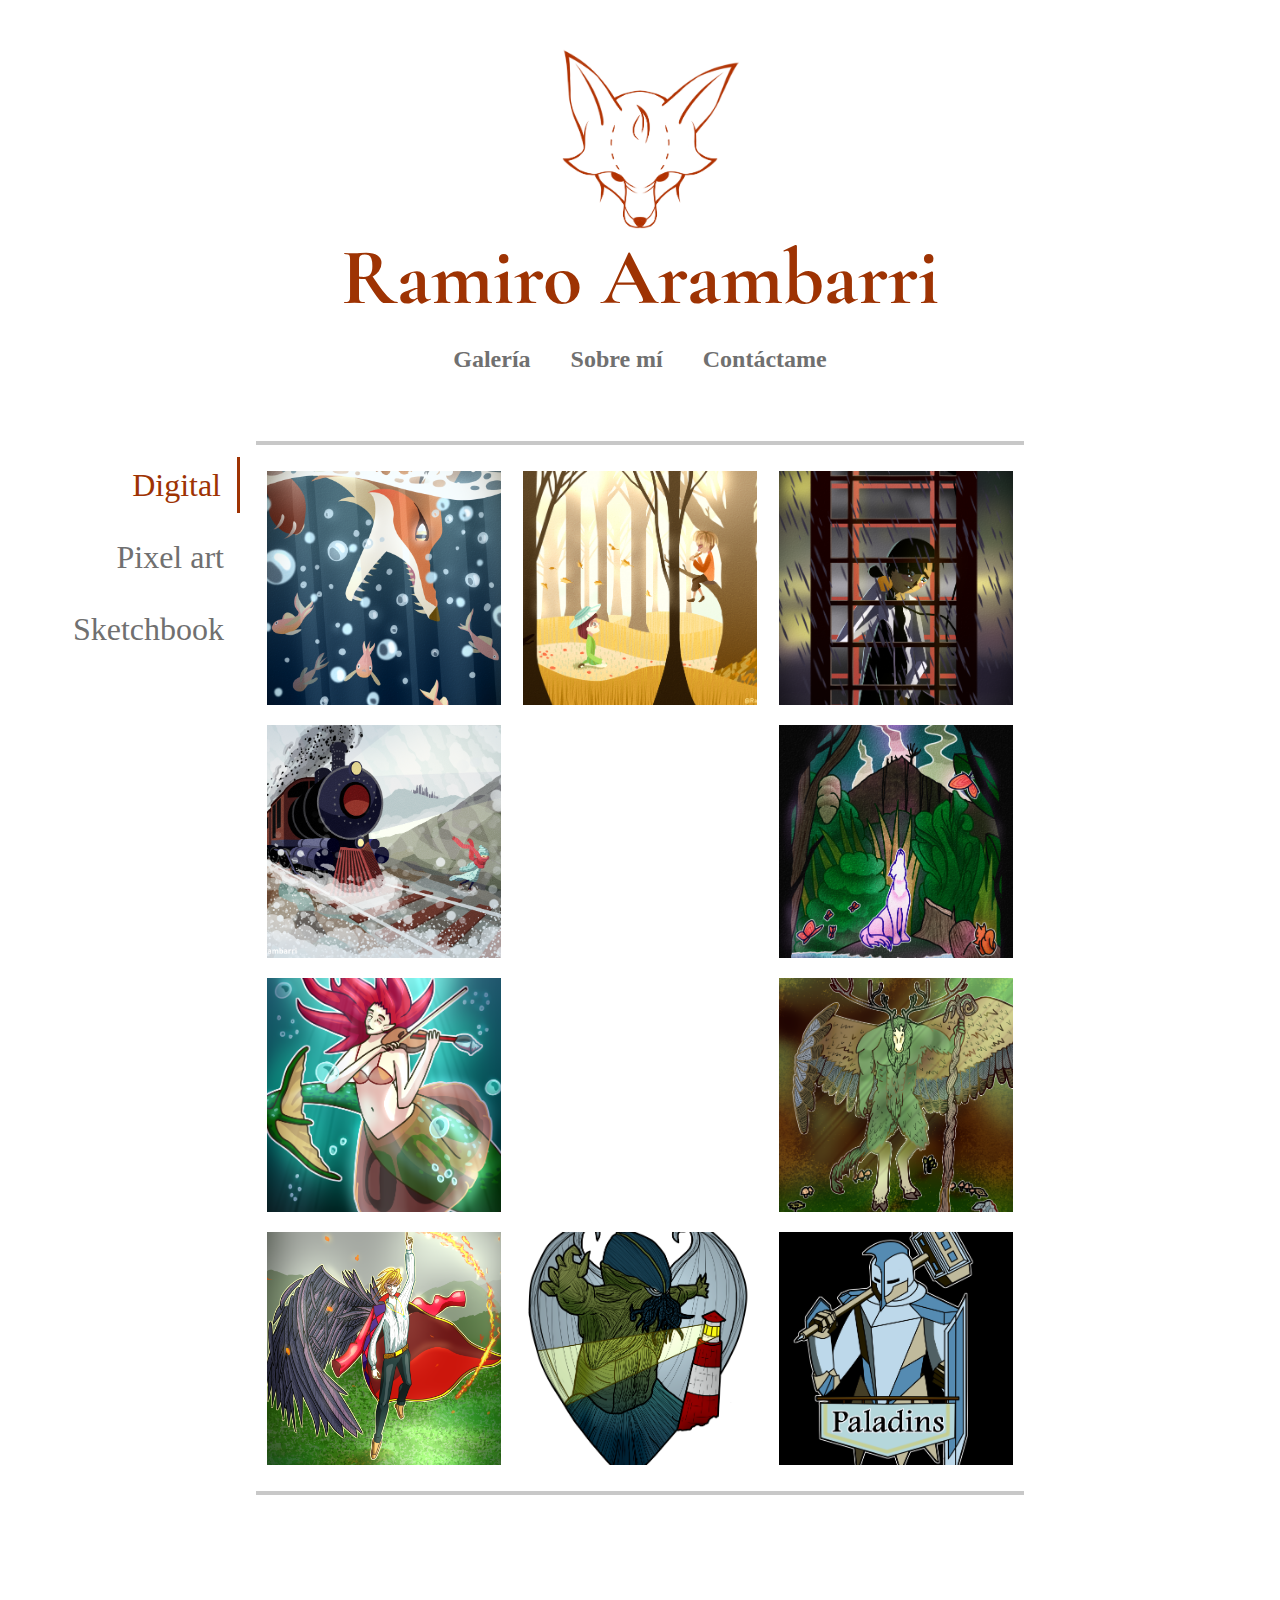
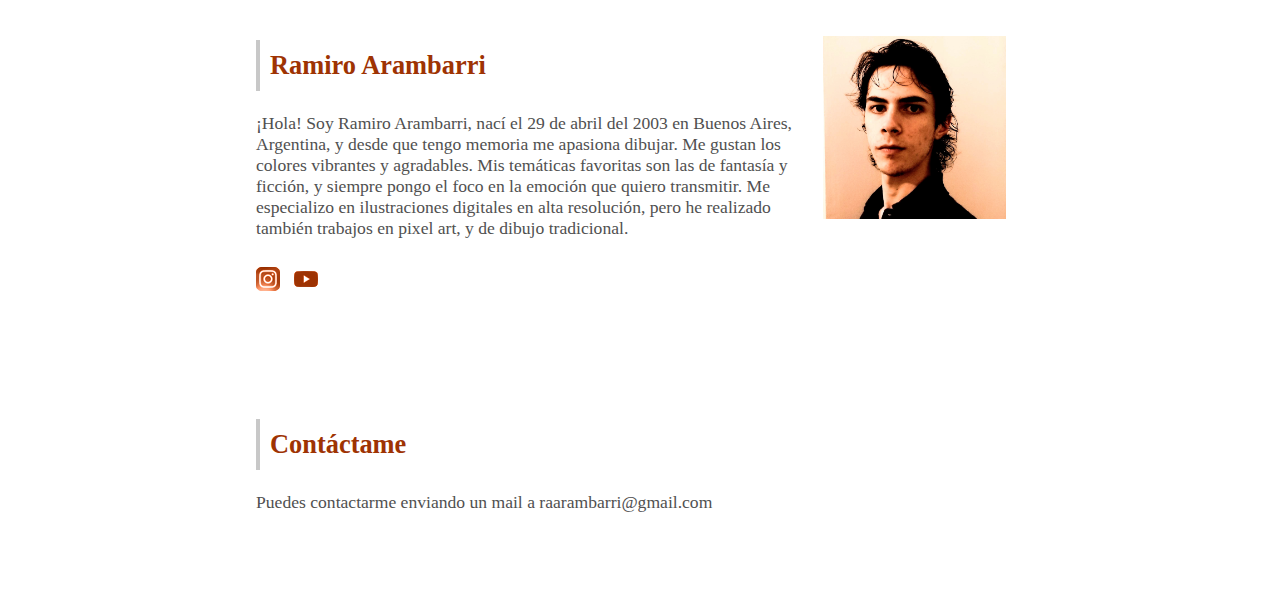
==== commit 10aa8285: "mejoro estilos responsive" ====
--- a/index.html
+++ b/index.html
@@ -24,6 +24,7 @@
   </header>
 
 
+  <button id="menu-main-button" onclick="displayMenu()"><strong>Menú</strong></button>
   <nav class="menu" id="menu">
     <ul>
       <li><a href="#gallery-nav"><strong>Galería</strong></a></li>
@@ -163,14 +164,16 @@
   </section>
 
   <section class="content-section" id="contact-me">
+    <div id="contact-text">
     <h2>Contáctame</h2>
     <p>Puedes contactarme enviando un mail a raarambarri@gmail.com</p>
+    </div>
   </section>
 
 
 
   <script src="gallery.js"></script>
-
+  <script src="menu.js"></script>
 
 </body>
 
--- a/styles.css
+++ b/styles.css
@@ -1,9 +1,3 @@
-@font-face {
-  font-family: 'aaa';
-  src: url('CinzelDecorative-Regular.ttf');
-
-}
-
 html {
 	scroll-behavior: smooth;
 }
@@ -16,6 +10,7 @@
 body {
   font-family: Tahoma;
   margin: 3em auto 0;
+  position: absolute;
 }
 
 header {
@@ -36,6 +31,8 @@
   color: rgb(158, 51, 3);
 }
 
+
+
 .logo {
   width: 200px;
   height: auto;
@@ -44,6 +41,10 @@
   display:block;
 }
 
+#menu-main-button{
+  display: none;
+}
+
 
 .menu {
   font-family: bahnschrift;
@@ -51,6 +52,7 @@
   top: 30vh;
   margin: 0 auto 2em;
   padding:0;
+  height: 100%;
 }
 
 .menu ul {
@@ -73,14 +75,6 @@
   color: rgb(158, 51, 3);
 }
 
-
-@media only screen and (max-width: 768px) {
-  .menu {
-    position: static;
-    font-size: 1em;
-  }
-}
-
 h2 {
   font-family: bahnschrift;
   color: rgb(158, 51, 3);
@@ -88,6 +82,44 @@
   padding: 10px;
 }
   
+@media only screen and (max-width: 768px) {
+  body {
+    margin: 1em auto 0;
+  }
+  
+  header h1 {
+    font-size: 2em;
+  }
+  .logo{
+    width:100px;
+  }
+
+  #menu-main-button {
+    border:none;
+    background-color: white;
+    display: block;
+    width: 100%;
+    padding: .5em;
+    font-family: bahnschrift;
+    font-size: 1em;
+    color: rgb(80, 80, 80);
+  }
+
+  .menu {
+    font-size: 1em;
+    transition: 0.2s;
+    height: 0px;
+    overflow: hidden;
+  }
+  
+  .menu ul {
+    list-style: none;
+    padding: 0;
+    margin: 0;
+    display: block;
+    text-align: center;
+  }
+}
 
 #gallery-section { 
   display: flex; 
@@ -117,7 +149,8 @@
   a.gallery-nav-button {
     font-size: 2em;
     display: block;
-    padding: .3em 1em;
+    padding: .3em 0.5em;
+    margin: 0.5em;
     color: rgb(112, 112, 112);
   }
 
@@ -128,14 +161,9 @@
 
   a.gallery-nav-active {
     color: rgb(158, 51, 3);
-  }
-
-
-  @media only screen and (max-width: 768px) {
-    .gallery-nav-button {
-      font-size: 1em;
-    }
-  }
+    border-right: solid rgb(158, 51, 3) 3px;
+  }
+
 
   .card img {
     width: 100%;
@@ -283,17 +311,42 @@
     cursor: pointer;
   }
   
-  @media only screen and (max-width: 1080px) {
-    .gallery-item {
-      width: calc(33% - 20px);
-    }
-  }
-
   @media only screen and (max-width: 768px) {
+    #gallery-section { 
+      display: block;
+      margin: 0 auto; 
+    }
+
+    .gallery {
+      width: 100%;
+      padding: 0;
+      margin: 0 auto;
+      justify-content: space-evenly;
+    }
+
+    #gallery-nav {
+      width: 100%;
+      top: 0px;
+    }
+
+    #gallery-nav ul {
+      display:flex;
+      padding:0;
+      font-size: 0.5em;
+      margin: 0 auto;
+      justify-content: space-around;
+    }    
+
     .gallery-item {
       width: calc(50% - 20px);
     }
-  }
+
+    a.gallery-nav-active {
+      border-right: none;
+    }
+    
+  }
+
 
   #poster-container {
     height: 100vh;
@@ -325,13 +378,14 @@
 .content-section{
   width:60%;
   color:rgb(80, 80, 80);
+  margin: 7em auto 5em;
+  font-size: 1.1em;
 }
 
 
   #about {
   display: flex;
-  margin: 7em auto 5em;
-  font-size: 1.1em;
+
   }
   
   #about-text {
@@ -356,7 +410,6 @@
 
   #contact-me {
   margin: 7em auto 5em;
-  font-size: 1.1em;
   }
 
   footer {
@@ -365,10 +418,13 @@
 
   @media only screen and (max-width: 768px) {
     .content-section {
+      margin:5em auto;
       width:100%;
-      padding: 0 1em;
-    }
-
+      max-width: 100%;
+    }
+
+
+    
     #photo {
       width: 50%;
       margin: 1em auto;
@@ -379,7 +435,16 @@
     }
 
     #about-text{
-      width: 100%
+      width: 100%;
+      padding: 1em;
+    }
+
+    #contact-me {
+      margin: 7em auto 5em;
+    }
+
+    #contact-text{
+      padding: 1em;
     }
   }
   
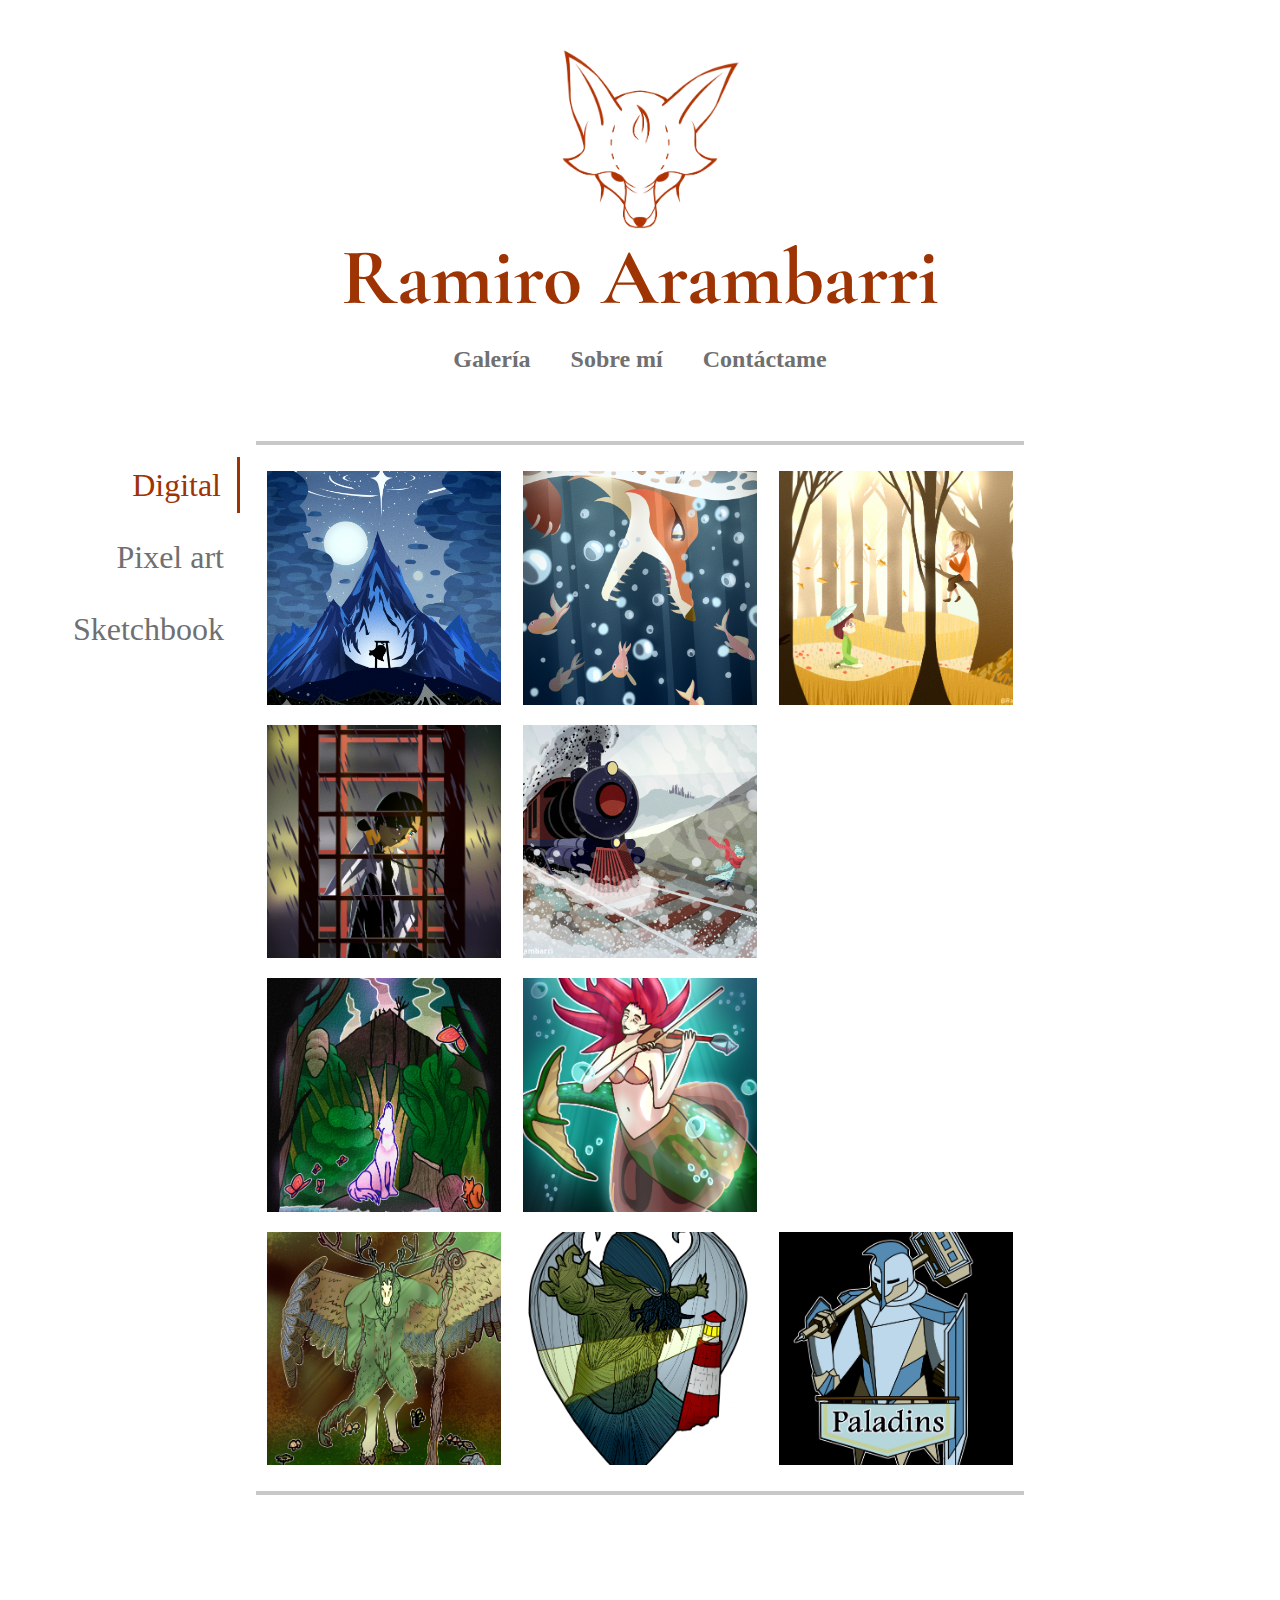
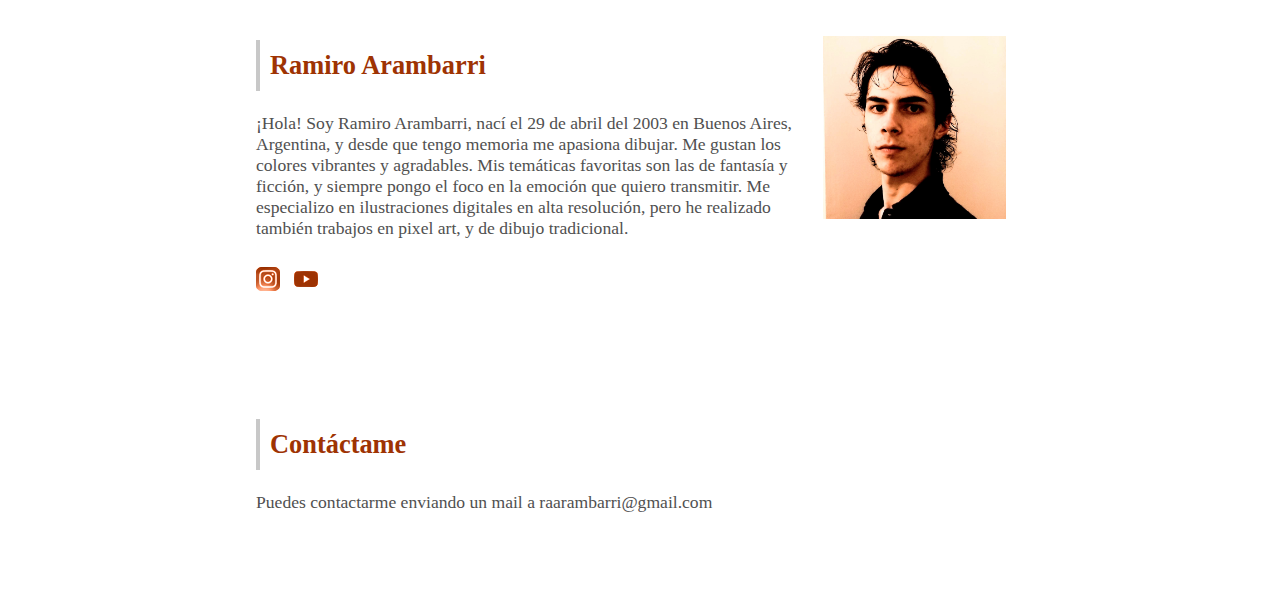
==== commit 4f18e91e: "añado dibujos, unifico script, cambio anchors por js" ====
--- a/index.html
+++ b/index.html
@@ -27,9 +27,9 @@
   <button id="menu-main-button" onclick="displayMenu()"><strong>Menú</strong></button>
   <nav class="menu" id="menu">
     <ul>
-      <li><a href="#gallery-nav"><strong>Galería</strong></a></li>
-      <li><a href="#about"><strong>Sobre mí</strong></a></li>
-      <li><a href="#contact-me"><strong>Contáctame</strong></a></li>
+      <li><a onclick="scrollToSection('#gallery-nav')"><strong>Galería</strong></a></li>
+      <li><a onclick="scrollToSection('#about')"><strong>Sobre mí</strong></a></li>
+      <li><a onclick="scrollToSection('#contact-me')"><strong>Contáctame</strong></a></li>
     </ul>
   </nav>
 
@@ -39,17 +39,20 @@
     <nav id="gallery-nav">
       <ul>
         <li><a onclick="galleryChange(this, 'digital-gallery')" class="gallery-nav-active gallery-nav-button"
-            href="#gallery-anchor">Digital</a></li>
+            >Digital</a></li>
         <li><a onclick="galleryChange(this, 'pixel-art-gallery')" class="gallery-nav-button"
-            href="#gallery-anchor">Pixel art</a></li>
+            >Pixel art</a></li>
         <li><a onclick="galleryChange(this, 'sketchbook-gallery')" class="gallery-nav-button"
-            href="#gallery-anchor">Sketchbook</a></li>
+            >Sketchbook</a></li>
       </ul>
     </nav>
 
 
 
     <div id="digital-gallery" class="gallery">
+      <div class="gallery-item ultima_cancion-card">
+        <div class="image" onclick="openPoster('images/digital/ultima_cancion.png')"></div>
+      </div>
       <div class="gallery-item zorro-card">
         <div class="image" onclick="openPoster('images/digital/aaaa.png')"></div>
       </div>
@@ -77,9 +80,6 @@
       <div class="gallery-item guardian-card">
         <div class="image" onclick="openPoster('images/digital/guardian.png')"></div>
       </div>
-      <div class="gallery-item howl-card">
-        <div class="image" onclick="openPoster('images/digital/howl.png')"></div>
-      </div>
       <div class="gallery-item cthulhu-card">
         <div class="image" onclick="openPoster('images/digital/cthulhu.png')"></div>
       </div>
@@ -89,6 +89,12 @@
     </div>
 
     <div id="pixel-art-gallery" class="gallery">
+      <div class="gallery-item halloween-card">
+        <div class="image" onclick="openPoster('images/pixel-art/halloween.png')"></div>
+      </div>
+      <div class="gallery-item pandora-card">
+        <div class="image" onclick="openPoster('images/pixel-art/pandora.png')"></div>
+      </div>
       <div class="gallery-item bitsonia-card">
         <div class="image" onclick="openPoster('images/pixel-art/bitsonia.png')"></div>
       </div>
@@ -110,6 +116,9 @@
     </div>
 
     <div id="sketchbook-gallery" class="gallery">
+      <div class="gallery-item lechuza-sketch-card">
+        <div class="image" onclick="openPoster('images/sketch/lechuza-sketch.png')"></div>
+      </div>
       <div class="gallery-item mouth-sketch-card">
         <div class="image" onclick="openPoster('images/sketch/mouth-sketch.jpg')"></div>
       </div>
@@ -172,8 +181,7 @@
 
 
 
-  <script src="gallery.js"></script>
-  <script src="menu.js"></script>
+  <script src="script.js"></script>
 
 </body>
 
--- a/styles.css
+++ b/styles.css
@@ -6,6 +6,9 @@
   color: rgb(112, 112, 112);
 }
 
+a {
+  cursor: pointer;
+}
 
 body {
   font-family: Tahoma;
@@ -199,8 +202,8 @@
   .cthulhu-card .image{
     background-image: url(images/digital/cthulhu.png);
   }
-  .howl-card .image{
-    background-image: url(images/digital/howl.png);
+  .ultima_cancion-card .image{
+    background-image: url(images/digital/ultima_cancion.png);
   }
   
   .tren-card .image{
@@ -270,6 +273,20 @@
   .guardian-sketch-card .image{
     background-image: url(images/sketch/guardian-sketch.png);
   }
+
+  .pandora-card .image{
+    background-image: url(images/pixel-art/pandora.png);
+  }
+
+  .halloween-card .image{
+    background-image: url(images/pixel-art/halloween.png);
+  }
+
+  .lechuza-sketch-card .image{
+    background-image: url(images/sketch/lechuza-sketch.png);
+  }
+
+
 
   #pixel-art-gallery {
     display: none;
@@ -373,8 +390,10 @@
     width: auto;
     max-width: 90vw;
     margin: 30px;
-  }
-  
+    object-fit: contain;
+  }
+
+
 .content-section{
   width:60%;
   color:rgb(80, 80, 80);
@@ -423,6 +442,11 @@
       max-width: 100%;
     }
 
+    #close{
+      position: absolute;
+      top: 10px;
+      right: 20px;
+    }
 
     
     #photo {
